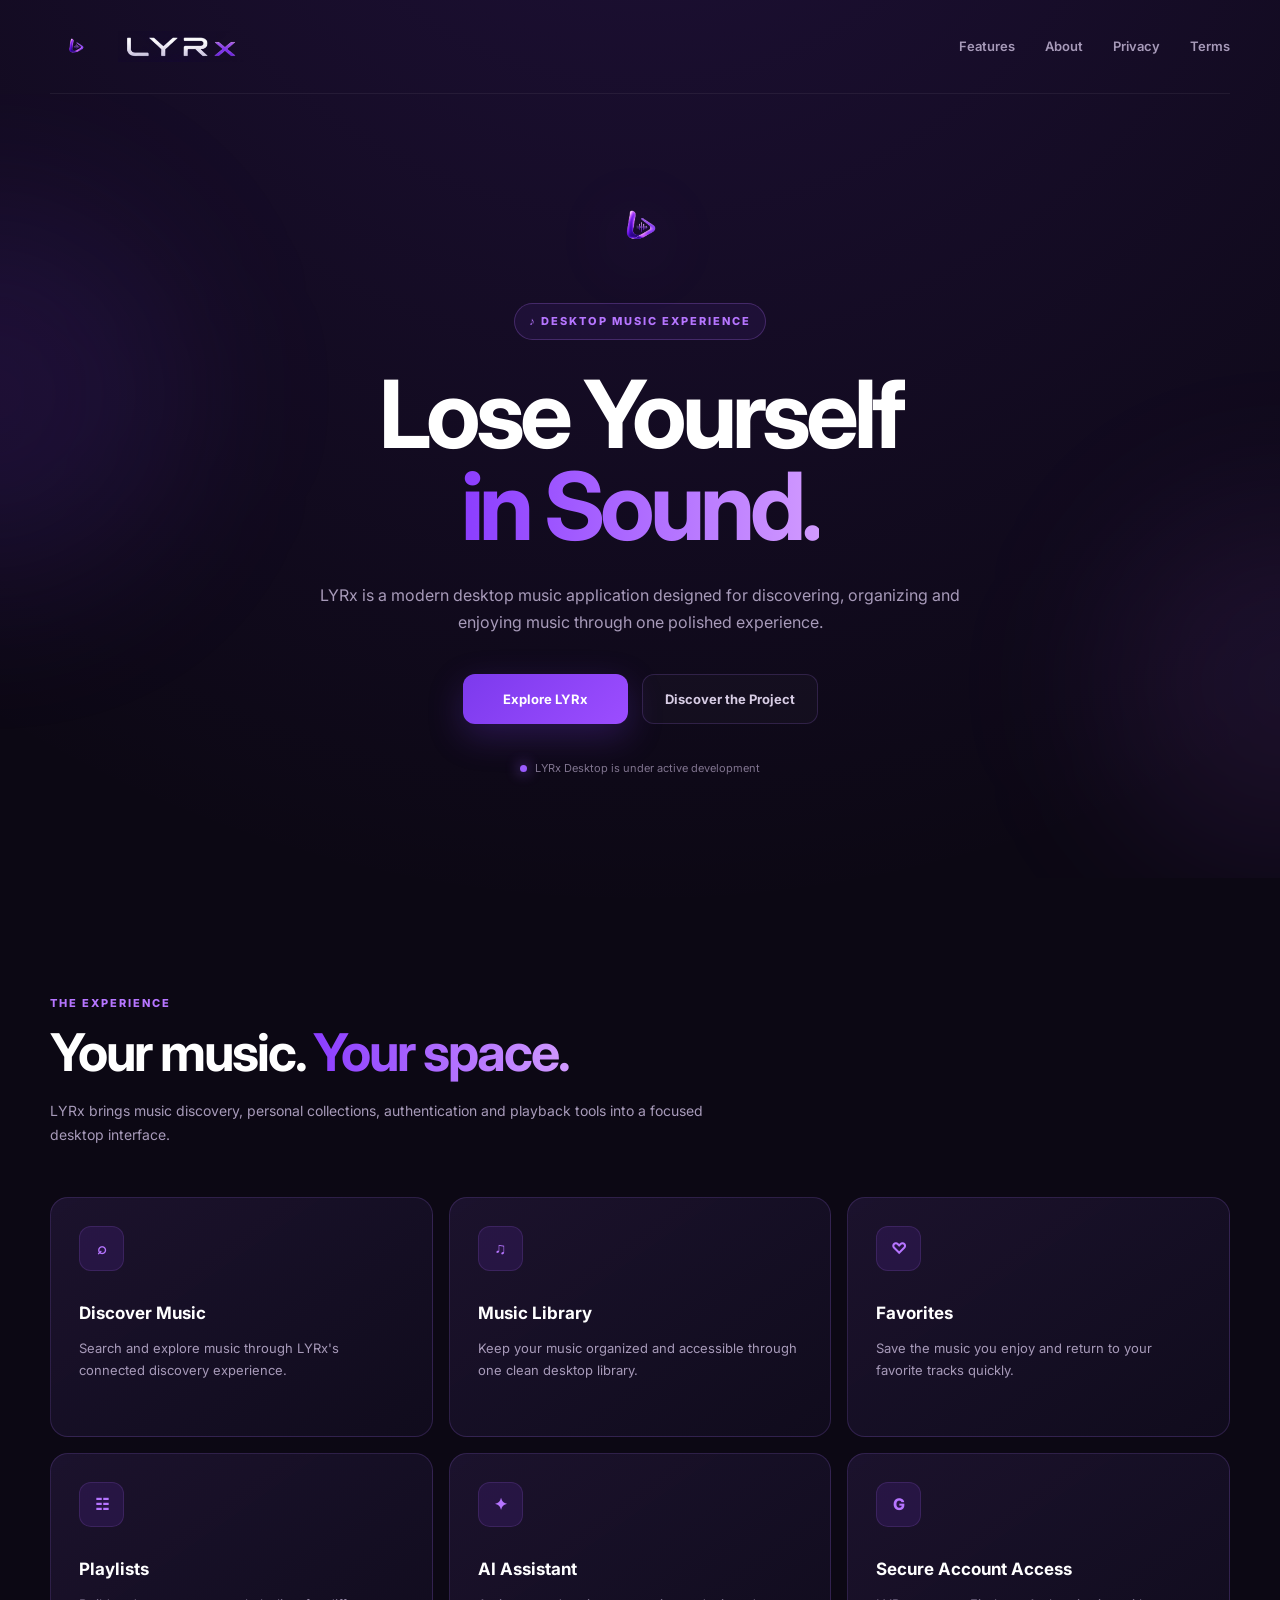
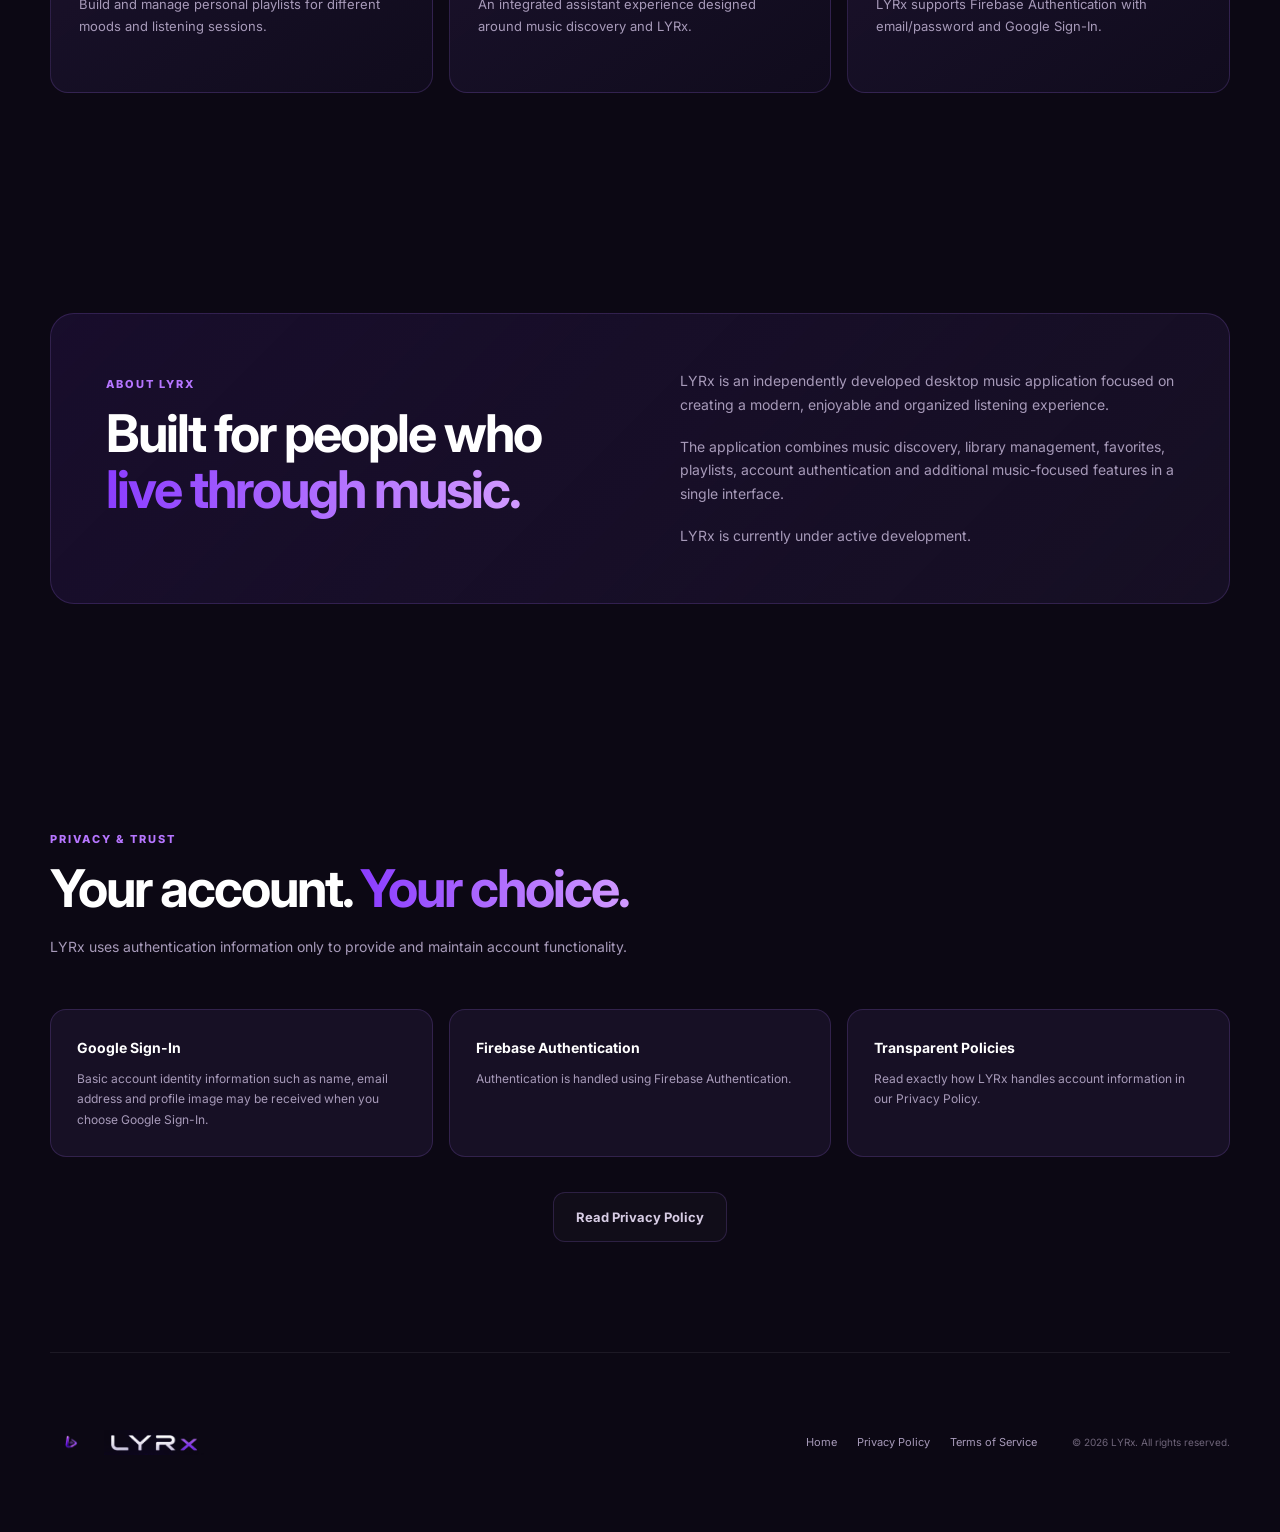
==== index.html @ a8be31ce "Launch official LYRx website" ====
<!DOCTYPE html>
<html lang="en">

<head>

    <meta charset="UTF-8">

    <meta
        name="viewport"
        content="width=device-width, initial-scale=1.0"
    >

    <meta
        name="description"
        content="LYRx is a modern desktop music experience for discovering, organizing and enjoying music."
    >

    <title>
        LYRx — Lose Yourself in Sound
    </title>

    <link
        rel="stylesheet"
        href="./style.css"
    >

</head>

<body>


<!-- ===================================================== -->
<!-- NAVBAR -->
<!-- ===================================================== -->

<nav class="navbar">

    <a
        href="./index.html"
        class="brand"
    >

        <img
            class="brand-symbol"
            src="./assets/LYRx_symbol.png"
            alt="LYRx symbol"
        >

        <img
            class="brand-wordmark"
            src="./assets/LYRx_wordmark.png"
            alt="LYRx"
        >

    </a>


    <div class="nav-links">

        <a href="#features">
            Features
        </a>

        <a href="#about">
            About
        </a>

        <a href="./privacy.html">
            Privacy
        </a>

        <a href="./terms.html">
            Terms
        </a>

    </div>

</nav>


<main>


<!-- ===================================================== -->
<!-- HERO -->
<!-- ===================================================== -->

<section class="hero">

    <div class="glow glow-one"></div>

    <div class="glow glow-two"></div>


    <img
        class="hero-symbol"
        src="./assets/LYRx_symbol.png"
        alt="LYRx"
    >


    <div class="hero-badge">

        ♪ DESKTOP MUSIC EXPERIENCE

    </div>


    <h1>

        Lose Yourself

        <br>

        <span>
            in Sound.
        </span>

    </h1>


    <p class="hero-description">

        LYRx is a modern desktop music application
        designed for discovering, organizing and
        enjoying music through one polished experience.

    </p>


    <div class="hero-actions">

        <a
            href="#features"
            class="button primary"
        >
            Explore LYRx
        </a>


        <a
            href="#about"
            class="button secondary"
        >
            Discover the Project
        </a>

    </div>


    <div class="status">

        <span></span>

        LYRx Desktop is under active development

    </div>

</section>



<!-- ===================================================== -->
<!-- FEATURES -->
<!-- ===================================================== -->

<section
    id="features"
    class="section"
>

    <div class="section-heading">

        <span class="eyebrow">
            THE EXPERIENCE
        </span>


        <h2>

            Your music.

            <span>
                Your space.
            </span>

        </h2>


        <p>

            LYRx brings music discovery,
            personal collections, authentication
            and playback tools into a focused
            desktop interface.

        </p>

    </div>


    <div class="feature-grid">


        <article class="feature-card">

            <div class="feature-icon">
                ⌕
            </div>

            <h3>
                Discover Music
            </h3>

            <p>
                Search and explore music through
                LYRx's connected discovery experience.
            </p>

        </article>


        <article class="feature-card">

            <div class="feature-icon">
                ♫
            </div>

            <h3>
                Music Library
            </h3>

            <p>
                Keep your music organized and
                accessible through one clean
                desktop library.
            </p>

        </article>


        <article class="feature-card">

            <div class="feature-icon">
                ♡
            </div>

            <h3>
                Favorites
            </h3>

            <p>
                Save the music you enjoy and
                return to your favorite tracks
                quickly.
            </p>

        </article>


        <article class="feature-card">

            <div class="feature-icon">
                ☷
            </div>

            <h3>
                Playlists
            </h3>

            <p>
                Build and manage personal playlists
                for different moods and listening
                sessions.
            </p>

        </article>


        <article class="feature-card">

            <div class="feature-icon">
                ✦
            </div>

            <h3>
                AI Assistant
            </h3>

            <p>
                An integrated assistant experience
                designed around music discovery
                and LYRx.
            </p>

        </article>


        <article class="feature-card">

            <div class="feature-icon">
                G
            </div>

            <h3>
                Secure Account Access
            </h3>

            <p>
                LYRx supports Firebase Authentication
                with email/password and Google
                Sign-In.
            </p>

        </article>


    </div>

</section>



<!-- ===================================================== -->
<!-- ABOUT -->
<!-- ===================================================== -->

<section
    id="about"
    class="section"
>

    <div class="about-card">


        <div>

            <span class="eyebrow">
                ABOUT LYRx
            </span>


            <h2>

                Built for people who

                <span>
                    live through music.
                </span>

            </h2>

        </div>


        <div class="about-copy">

            <p>

                LYRx is an independently developed
                desktop music application focused
                on creating a modern, enjoyable
                and organized listening experience.

            </p>


            <p>

                The application combines music
                discovery, library management,
                favorites, playlists, account
                authentication and additional
                music-focused features in a
                single interface.

            </p>


            <p>

                LYRx is currently under
                active development.

            </p>

        </div>


    </div>

</section>



<!-- ===================================================== -->
<!-- PRIVACY -->
<!-- ===================================================== -->

<section class="section">

    <div class="section-heading">

        <span class="eyebrow">
            PRIVACY & TRUST
        </span>


        <h2>

            Your account.

            <span>
                Your choice.
            </span>

        </h2>


        <p>

            LYRx uses authentication information
            only to provide and maintain account
            functionality.

        </p>

    </div>


    <div class="trust-grid">


        <div class="trust-item">

            <strong>
                Google Sign-In
            </strong>

            <span>

                Basic account identity information
                such as name, email address and
                profile image may be received when
                you choose Google Sign-In.

            </span>

        </div>


        <div class="trust-item">

            <strong>
                Firebase Authentication
            </strong>

            <span>

                Authentication is handled using
                Firebase Authentication.

            </span>

        </div>


        <div class="trust-item">

            <strong>
                Transparent Policies
            </strong>

            <span>

                Read exactly how LYRx handles
                account information in our
                Privacy Policy.

            </span>

        </div>


    </div>


    <div class="center-action">

        <a
            href="./privacy.html"
            class="button secondary"
        >
            Read Privacy Policy
        </a>

    </div>

</section>


</main>



<!-- ===================================================== -->
<!-- FOOTER -->
<!-- ===================================================== -->

<footer>


    <a
        href="./index.html"
        class="footer-brand"
    >

        <img
            class="footer-symbol"
            src="./assets/LYRx_symbol.png"
            alt="LYRx"
        >

        <img
            class="footer-wordmark"
            src="./assets/LYRx_wordmark.png"
            alt="LYRx"
        >

    </a>


    <div class="footer-links">

        <a href="./index.html">
            Home
        </a>

        <a href="./privacy.html">
            Privacy Policy
        </a>

        <a href="./terms.html">
            Terms of Service
        </a>

    </div>


    <p class="copyright">

        © 2026 LYRx.
        All rights reserved.

    </p>


</footer>


</body>

</html>
---- style.css ----
@import url(
    'https://fonts.googleapis.com/css2?family=Inter:wght@400;500;600;700;800&display=swap'
);


:root {

    --bg:
        #0c0814;

    --panel:
        #171025;

    --purple:
        #8b3dff;

    --purple-light:
        #b675ff;

    --text:
        #ffffff;

    --muted:
        #a79ab9;

    --border:
        rgba(
            171,
            118,
            255,
            0.18
        );

    --max-width:
        1180px;

}


* {

    box-sizing:
        border-box;

    margin:
        0;

    padding:
        0;

}


html {

    scroll-behavior:
        smooth;

}


body {

    min-height:
        100vh;

    background:

        radial-gradient(
            circle at 50% -10%,
            rgba(
                124,
                58,
                237,
                0.17
            ),
            transparent 35%
        ),

        var(--bg);

    color:
        var(--text);

    font-family:
        "Inter",
        Arial,
        sans-serif;

    line-height:
        1.7;

}


a {

    color:
        inherit;

    text-decoration:
        none;

}



/* ====================================================== */
/* NAVBAR */
/* ====================================================== */

.navbar {

    width:
        min(
            calc(100% - 40px),
            var(--max-width)
        );

    min-height:
        94px;

    margin:
        auto;

    display:
        flex;

    align-items:
        center;

    justify-content:
        space-between;

    border-bottom:
        1px solid
        rgba(
            255,
            255,
            255,
            0.06
        );

}


.brand {

    display:
        flex;

    align-items:
        center;

    gap:
        16px;

}


.brand-symbol {

    width:
        52px;

    height:
        52px;

    object-fit:
        contain;

    display:
        block;

    flex-shrink:
        0;

}


.brand-wordmark {

    width:
        126px;

    height:
        42px;

    object-fit:
        contain;

    display:
        block;

}


.nav-links {

    display:
        flex;

    gap:
        30px;

    align-items:
        center;

    color:
        var(--muted);

    font-size:
        13px;

    font-weight:
        600;

}


.nav-links a {

    transition:
        0.2s ease;

}


.nav-links a:hover,
.nav-links a.active {

    color:
        var(--purple-light);

}



/* ====================================================== */
/* HERO */
/* ====================================================== */

.hero {

    min-height:
        700px;

    position:
        relative;

    overflow:
        hidden;

    padding:
        80px 20px 100px;

    display:
        flex;

    flex-direction:
        column;

    align-items:
        center;

    justify-content:
        center;

    text-align:
        center;

}


.hero-symbol {

    width:
        105px;

    height:
        105px;

    object-fit:
        contain;

    margin-bottom:
        24px;

    display:
        block;

    filter:
        drop-shadow(
            0 12px 38px
            rgba(
                139,
                61,
                255,
                0.40
            )
        );

}


.hero-badge,
.eyebrow {

    color:
        var(--purple-light);

    font-size:
        11px;

    font-weight:
        800;

    letter-spacing:
        2px;

    text-transform:
        uppercase;

}


.hero-badge {

    padding:
        8px 14px;

    margin-bottom:
        28px;

    border-radius:
        999px;

    border:
        1px solid
        rgba(
            182,
            117,
            255,
            0.25
        );

    background:
        rgba(
            139,
            61,
            255,
            0.08
        );

}


.hero h1 {

    max-width:
        900px;

    font-size:
        clamp(
            55px,
            8vw,
            94px
        );

    line-height:
        0.98;

    letter-spacing:
        -5px;

}


.hero h1 span,
.section-heading h2 span,
.about-card h2 span,
.legal-header h1 span {

    background:
        linear-gradient(
            90deg,
            #8b3dff,
            #d19aff
        );

    -webkit-background-clip:
        text;

    background-clip:
        text;

    color:
        transparent;

}


.hero-description {

    max-width:
        660px;

    margin-top:
        30px;

    color:
        var(--muted);

    font-size:
        16px;

}


.hero-actions {

    display:
        flex;

    gap:
        14px;

    margin-top:
        38px;

}


.button {

    min-width:
        165px;

    padding:
        13px 22px;

    display:
        inline-flex;

    justify-content:
        center;

    align-items:
        center;

    border-radius:
        12px;

    font-size:
        13px;

    font-weight:
        700;

    transition:
        transform 0.2s ease,
        background 0.2s ease,
        border-color 0.2s ease;

}


.button:hover {

    transform:
        translateY(-2px);

}


.button.primary {

    background:
        linear-gradient(
            135deg,
            #7c3aed,
            #9c4dff
        );

    box-shadow:
        0 12px 35px
        rgba(
            124,
            58,
            237,
            0.25
        );

}


.button.secondary {

    border:
        1px solid
        var(--border);

    background:
        rgba(
            255,
            255,
            255,
            0.025
        );

    color:
        #d7cce4;

}


.status {

    margin-top:
        35px;

    display:
        flex;

    align-items:
        center;

    gap:
        8px;

    color:
        #80748f;

    font-size:
        11px;

}


.status span {

    width:
        7px;

    height:
        7px;

    border-radius:
        50%;

    background:
        #9b5cff;

    box-shadow:
        0 0 14px
        #9b5cff;

}


.glow {

    position:
        absolute;

    border-radius:
        50%;

    filter:
        blur(80px);

    pointer-events:
        none;

}


.glow-one {

    width:
        380px;

    height:
        380px;

    left:
        -200px;

    top:
        110px;

    background:
        rgba(
            124,
            58,
            237,
            0.12
        );

}


.glow-two {

    width:
        350px;

    height:
        350px;

    right:
        -180px;

    bottom:
        20px;

    background:
        rgba(
            177,
            92,
            255,
            0.09
        );

}



/* ====================================================== */
/* SECTIONS */
/* ====================================================== */

.section {

    width:
        min(
            calc(100% - 40px),
            var(--max-width)
        );

    margin:
        auto;

    padding:
        110px 0;

}


.section-heading {

    max-width:
        670px;

    margin-bottom:
        50px;

}


.section-heading h2,
.about-card h2 {

    margin-top:
        10px;

    font-size:
        clamp(
            34px,
            5vw,
            52px
        );

    line-height:
        1.08;

    letter-spacing:
        -2px;

}


.section-heading p {

    margin-top:
        18px;

    color:
        var(--muted);

    font-size:
        14px;

}



/* ====================================================== */
/* FEATURES */
/* ====================================================== */

.feature-grid {

    display:
        grid;

    grid-template-columns:
        repeat(
            3,
            1fr
        );

    gap:
        16px;

}


.feature-card {

    min-height:
        240px;

    padding:
        28px;

    border:
        1px solid
        var(--border);

    border-radius:
        18px;

    background:
        linear-gradient(
            145deg,
            rgba(
                29,
                20,
                48,
                0.9
            ),
            rgba(
                17,
                12,
                29,
                0.95
            )
        );

    transition:
        transform 0.25s ease,
        border-color 0.25s ease;

}


.feature-card:hover {

    transform:
        translateY(-5px);

    border-color:
        rgba(
            182,
            117,
            255,
            0.4
        );

}


.feature-icon {

    width:
        45px;

    height:
        45px;

    margin-bottom:
        28px;

    display:
        grid;

    place-items:
        center;

    border-radius:
        12px;

    color:
        var(--purple-light);

    background:
        rgba(
            139,
            61,
            255,
            0.12
        );

    border:
        1px solid
        rgba(
            182,
            117,
            255,
            0.15
        );

    font-weight:
        800;

}


.feature-card h3 {

    margin-bottom:
        9px;

    font-size:
        17px;

}


.feature-card p {

    color:
        var(--muted);

    font-size:
        13px;

}



/* ====================================================== */
/* ABOUT */
/* ====================================================== */

.about-card {

    display:
        grid;

    grid-template-columns:
        1fr 1fr;

    gap:
        80px;

    padding:
        55px;

    border:
        1px solid
        var(--border);

    border-radius:
        24px;

    background:
        linear-gradient(
            135deg,
            rgba(
                124,
                58,
                237,
                0.11
            ),
            rgba(
                23,
                16,
                37,
                0.95
            )
        );

}


.about-copy {

    color:
        var(--muted);

    font-size:
        14px;

}


.about-copy p + p {

    margin-top:
        18px;

}



/* ====================================================== */
/* TRUST */
/* ====================================================== */

.trust-grid {

    display:
        grid;

    grid-template-columns:
        repeat(
            3,
            1fr
        );

    gap:
        16px;

}


.trust-item {

    padding:
        26px;

    display:
        flex;

    flex-direction:
        column;

    border:
        1px solid
        var(--border);

    border-radius:
        16px;

    background:
        var(--panel);

}


.trust-item strong {

    margin-bottom:
        9px;

    font-size:
        14px;

}


.trust-item span {

    color:
        var(--muted);

    font-size:
        12px;

}


.center-action {

    margin-top:
        35px;

    text-align:
        center;

}



/* ====================================================== */
/* LEGAL */
/* ====================================================== */

.legal-page {

    width:
        min(
            calc(100% - 40px),
            900px
        );

    margin:
        auto;

    padding:
        90px 0 120px;

}


.legal-header {

    margin-bottom:
        40px;

}


.legal-header h1 {

    margin-top:
        8px;

    font-size:
        clamp(
            42px,
            7vw,
            65px
        );

    letter-spacing:
        -3px;

    line-height:
        1.05;

}


.legal-header p {

    margin-top:
        14px;

    color:
        var(--muted);

    font-size:
        12px;

}


.legal-card {

    padding:
        50px;

    border:
        1px solid
        var(--border);

    border-radius:
        22px;

    background:
        rgba(
            23,
            16,
            37,
            0.8
        );

}


.legal-card section + section {

    margin-top:
        42px;

    padding-top:
        42px;

    border-top:
        1px solid
        rgba(
            255,
            255,
            255,
            0.06
        );

}


.legal-card h2 {

    margin-bottom:
        14px;

    font-size:
        20px;

}


.legal-card p,
.legal-card li {

    color:
        #afa3bc;

    font-size:
        14px;

}


.legal-card p + p {

    margin-top:
        14px;

}


.legal-card ul {

    margin:
        16px 0;

    padding-left:
        22px;

}



/* ====================================================== */
/* FOOTER */
/* ====================================================== */

footer {

    width:
        min(
            calc(100% - 40px),
            var(--max-width)
        );

    min-height:
        180px;

    margin:
        auto;

    display:
        flex;

    align-items:
        center;

    gap:
        35px;

    border-top:
        1px solid
        rgba(
            255,
            255,
            255,
            0.07
        );

}


.footer-brand {

    margin-right:
        auto;

    display:
        flex;

    align-items:
        center;

    gap:
        12px;

}


.footer-symbol {

    width:
        42px;

    height:
        42px;

    object-fit:
        contain;

    display:
        block;

}


.footer-wordmark {

    width:
        100px;

    height:
        32px;

    object-fit:
        contain;

    display:
        block;

}


.footer-links {

    display:
        flex;

    gap:
        20px;

    color:
        var(--muted);

    font-size:
        11px;

}


.footer-links a:hover {

    color:
        var(--purple-light);

}


.copyright {

    color:
        #6e6479;

    font-size:
        10px;

}



/* ====================================================== */
/* RESPONSIVE */
/* ====================================================== */

@media (
    max-width: 850px
) {

    .nav-links {

        display:
            none;

    }


    .feature-grid,
    .trust-grid {

        grid-template-columns:
            1fr 1fr;

    }


    .about-card {

        grid-template-columns:
            1fr;

        gap:
            30px;

    }


    footer {

        flex-direction:
            column;

        align-items:
            flex-start;

        padding:
            45px 0;

    }


    .footer-brand {

        margin-right:
            0;

    }

}


@media (
    max-width: 600px
) {

    .navbar {

        min-height:
            80px;

    }


    .brand-symbol {

        width:
            42px;

        height:
            42px;

    }


    .brand-wordmark {

        width:
            105px;

    }


    .hero {

        min-height:
            620px;

        padding:
            70px 20px 80px;

    }


    .hero-symbol {

        width:
            80px;

        height:
            80px;

    }


    .hero h1 {

        letter-spacing:
            -3px;

    }


    .hero-actions {

        width:
            100%;

        max-width:
            300px;

        flex-direction:
            column;

    }


    .button {

        width:
            100%;

    }


    .feature-grid,
    .trust-grid {

        grid-template-columns:
            1fr;

    }


    .section {

        padding:
            80px 0;

    }


    .about-card {

        padding:
            30px;

    }


    .legal-card {

        padding:
            28px 22px;

    }


    .footer-links {

        flex-direction:
            column;

        gap:
            8px;

    }

}
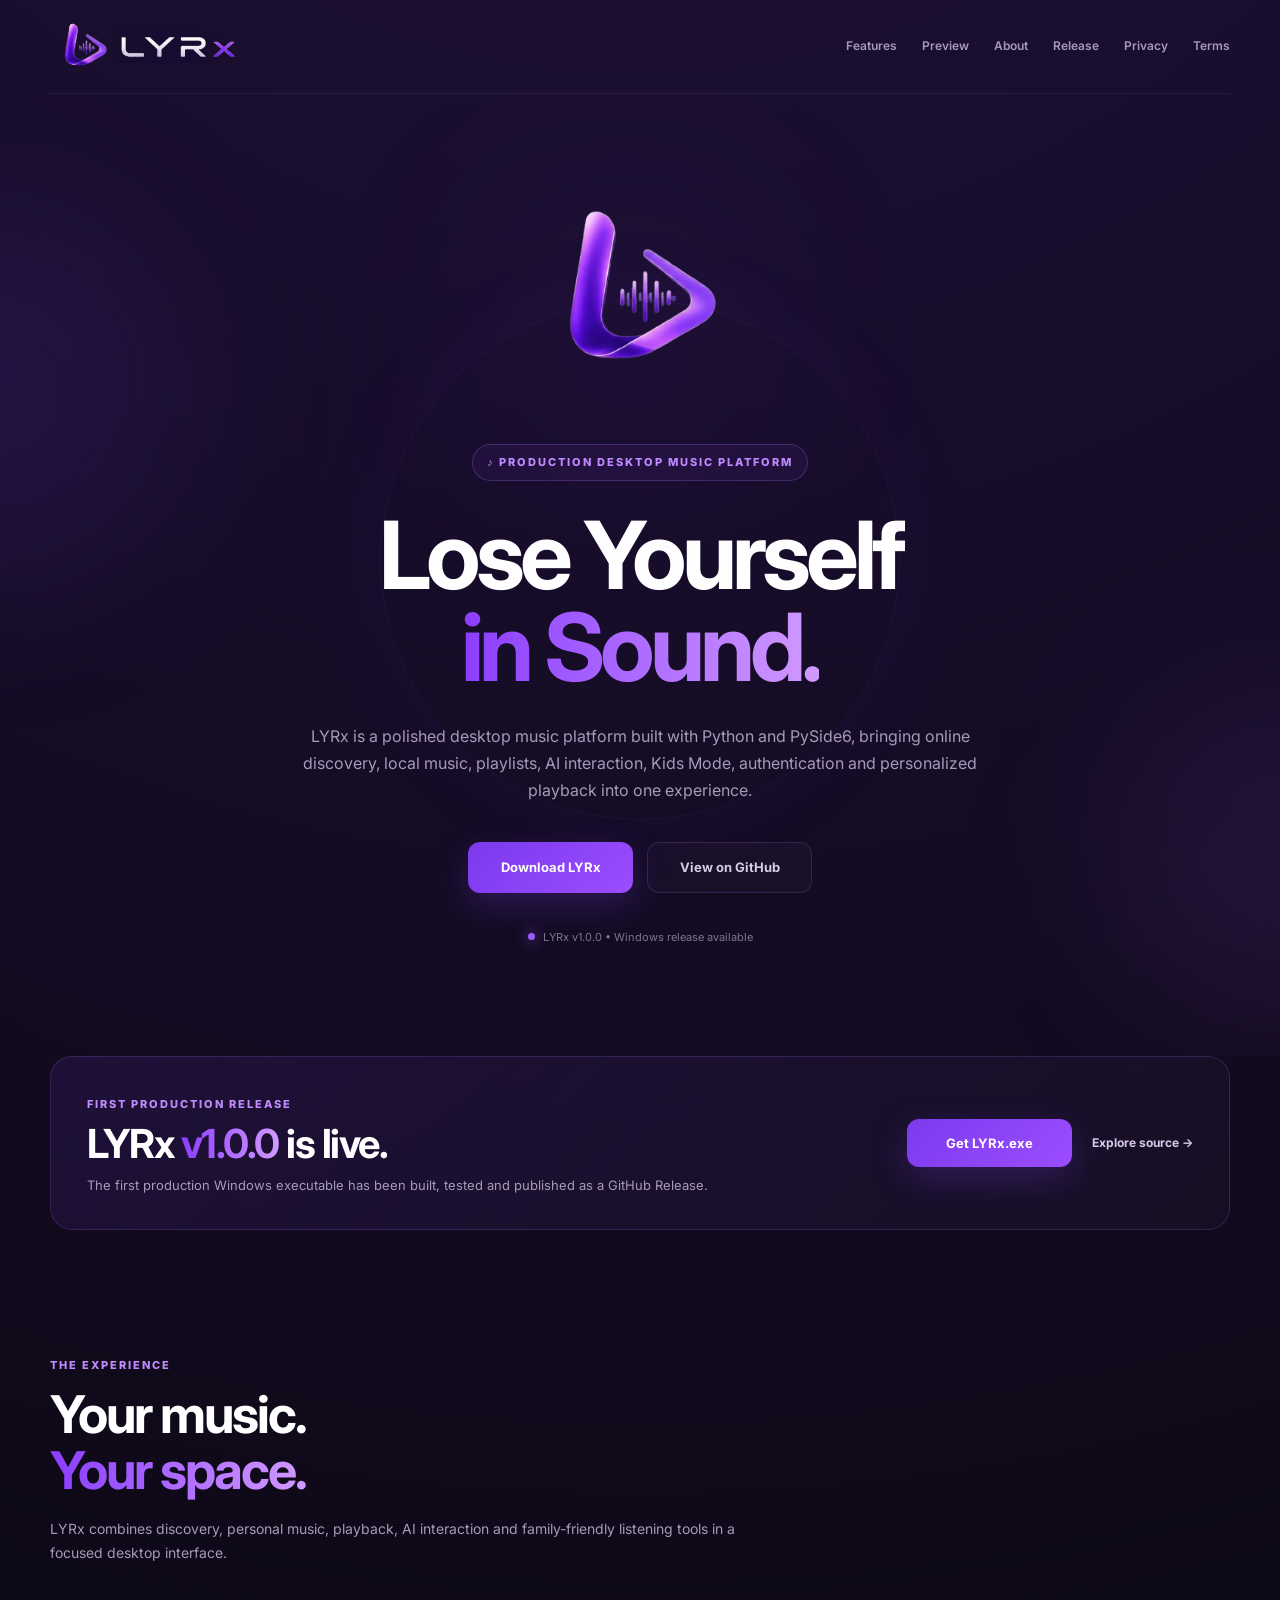
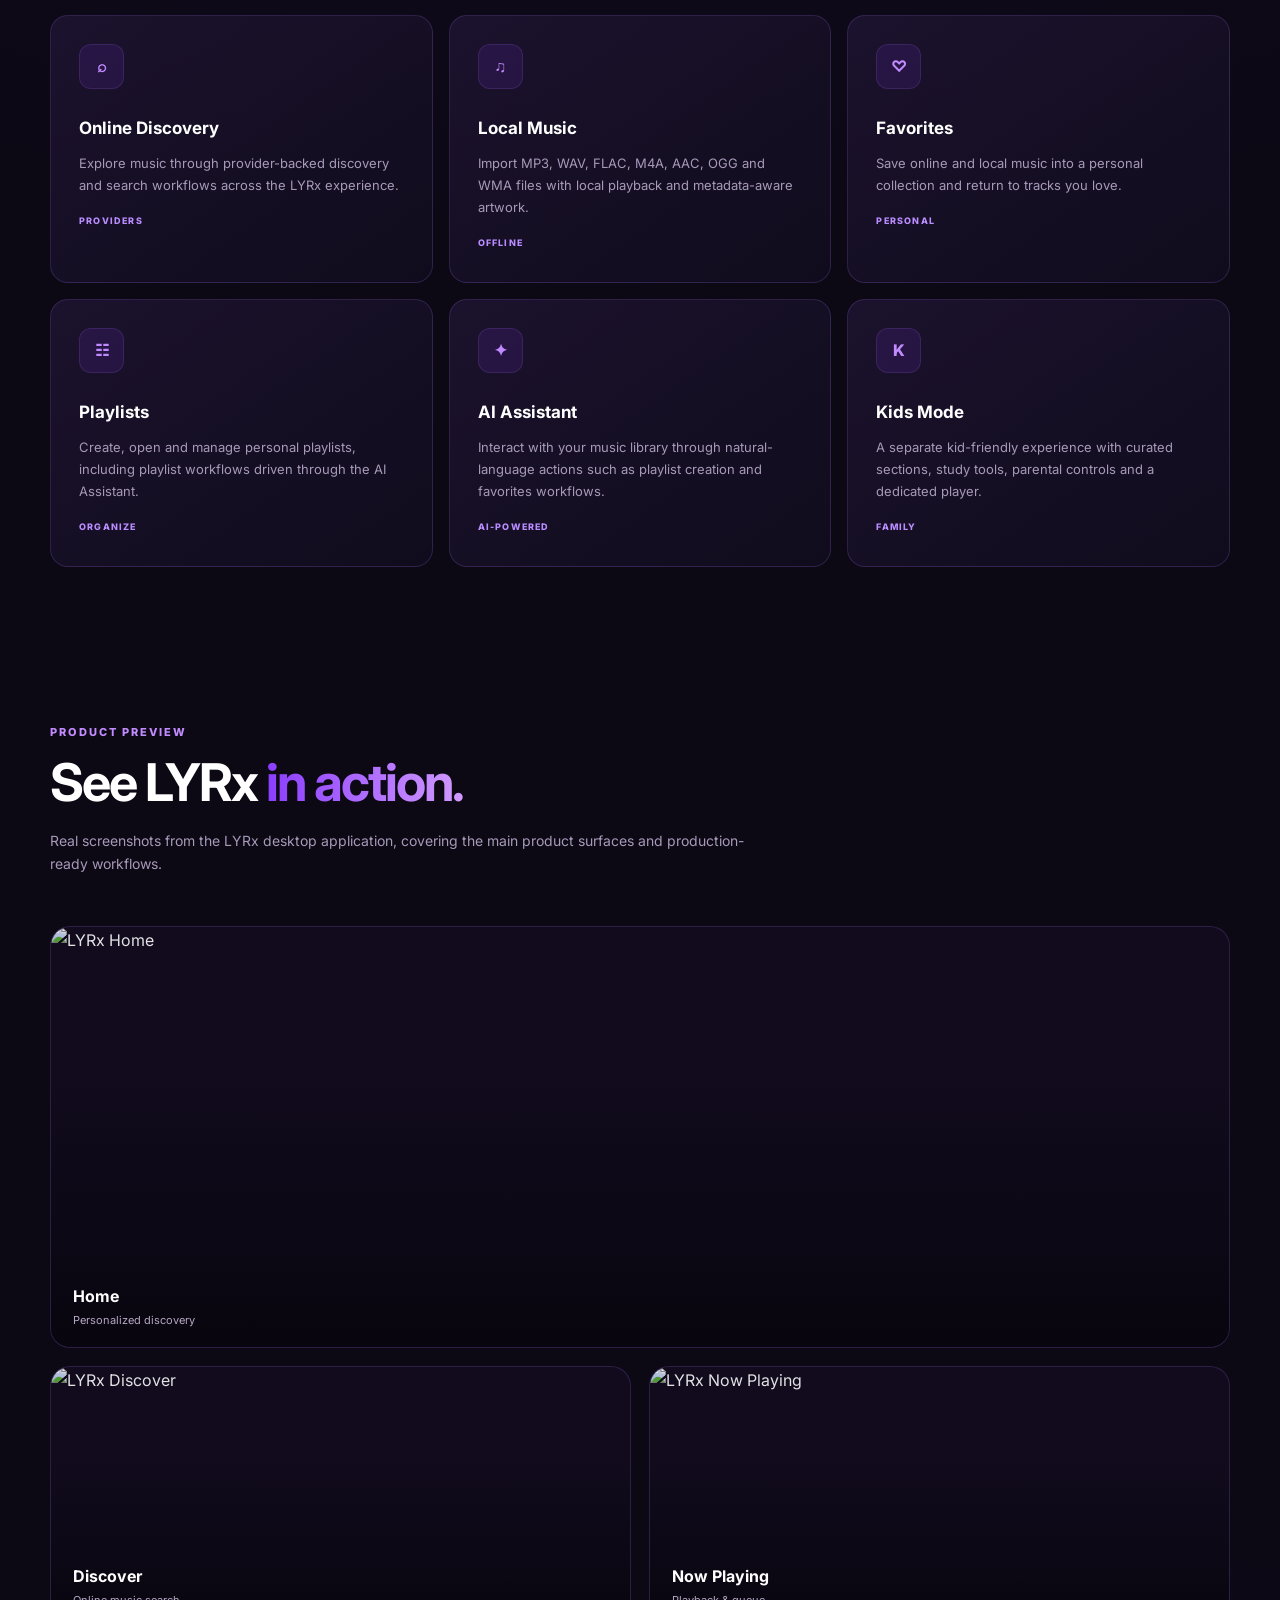
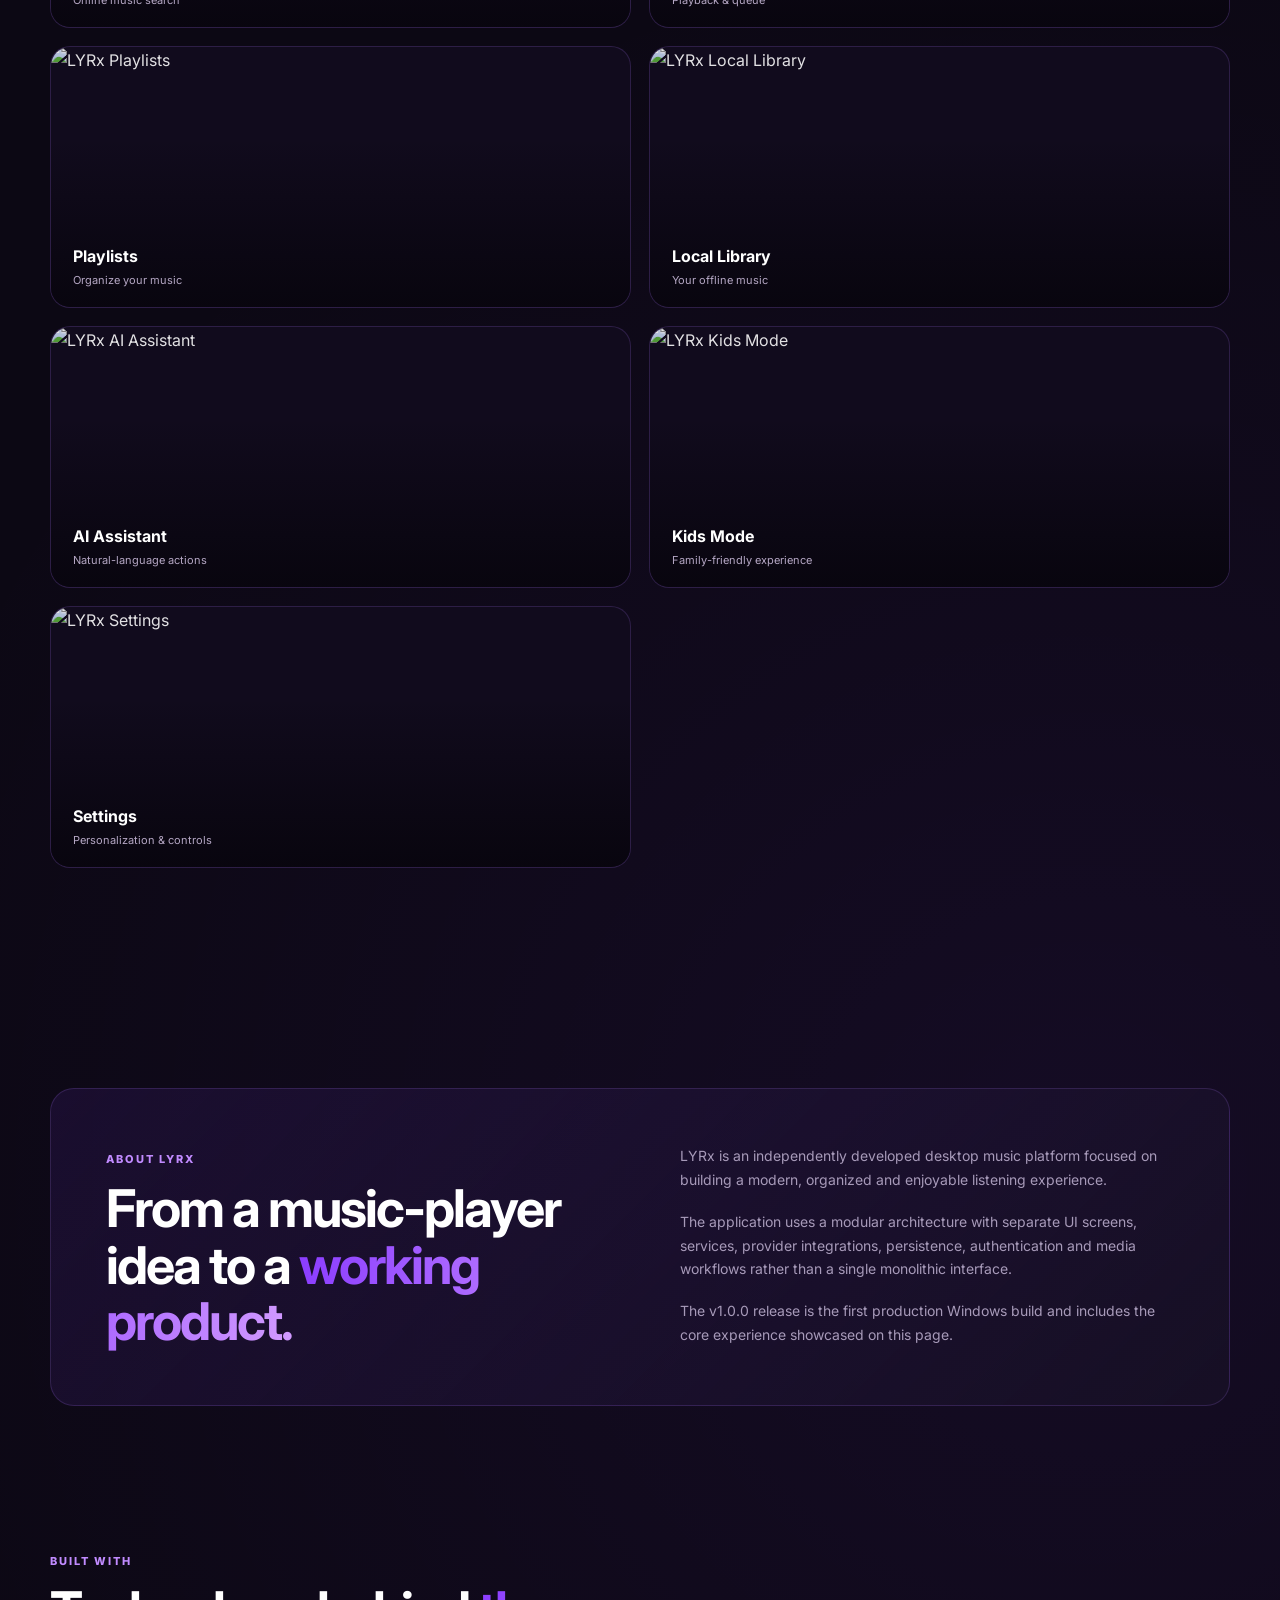
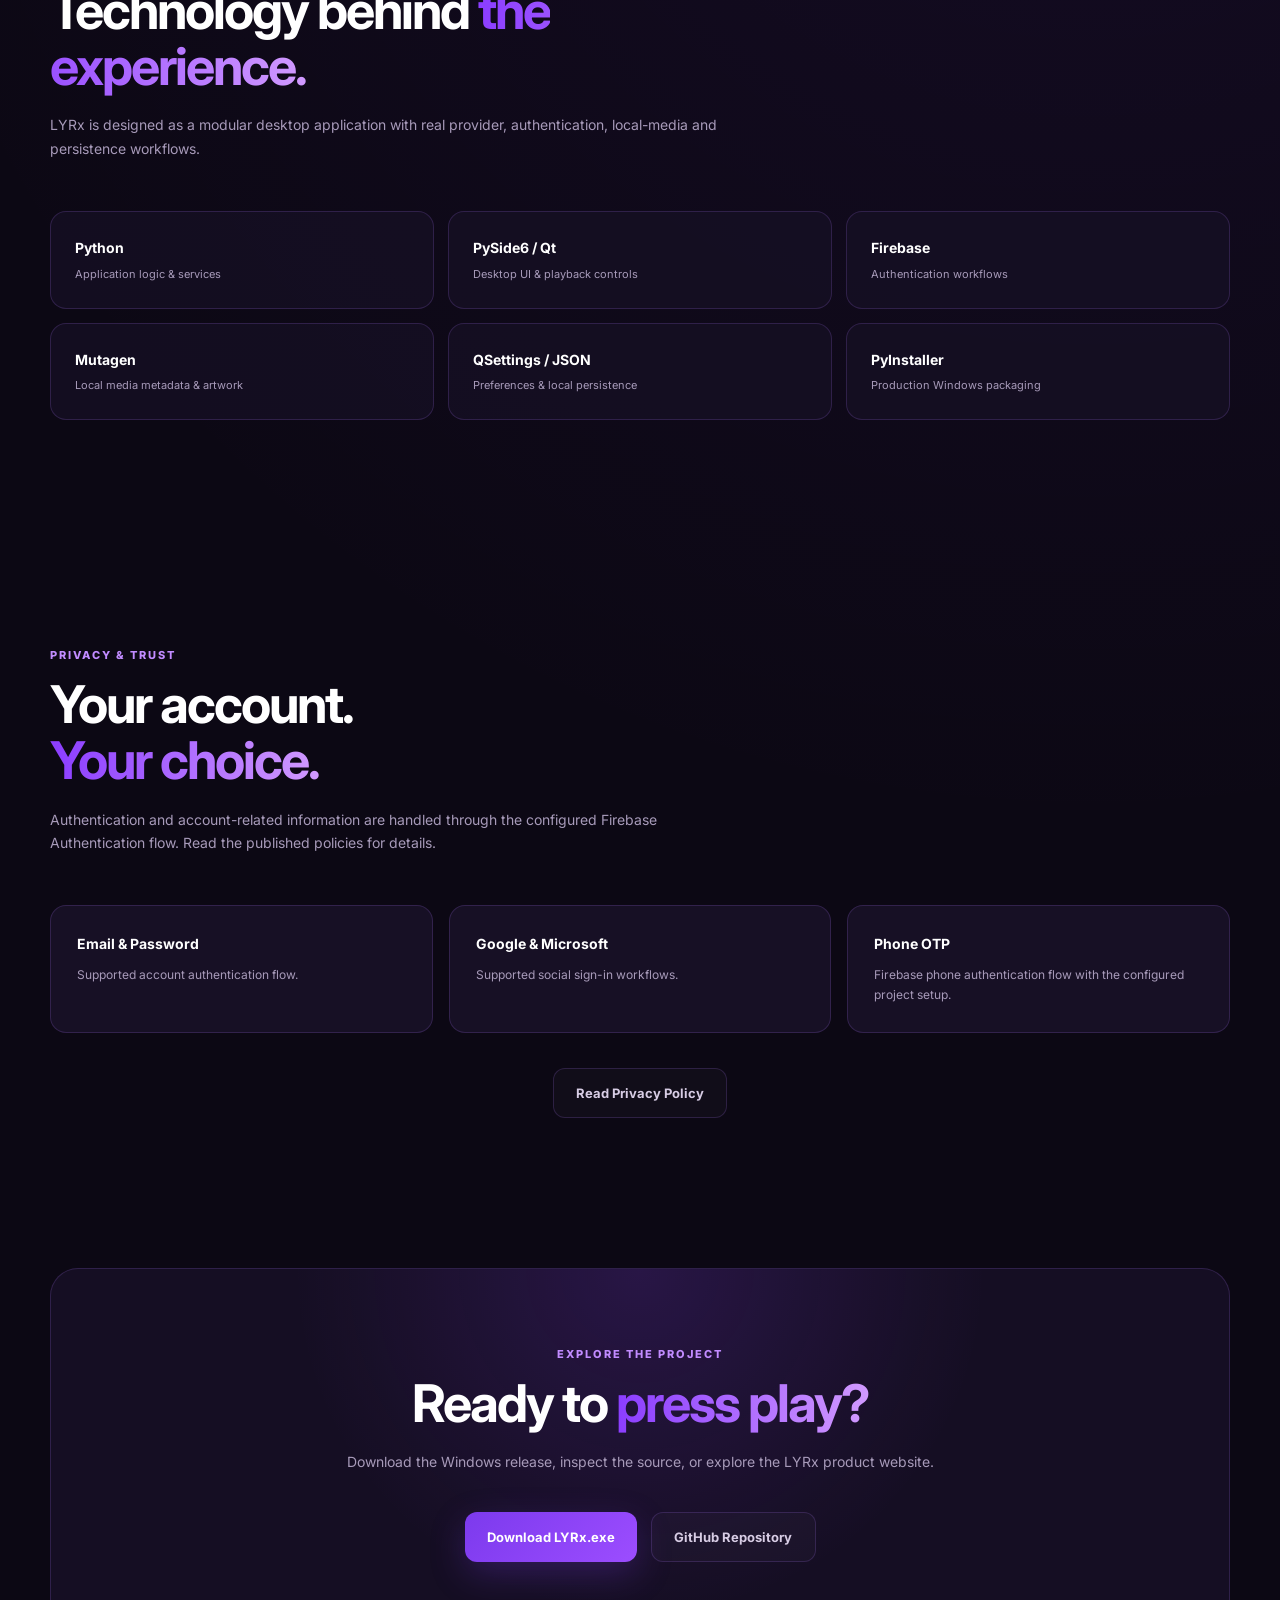
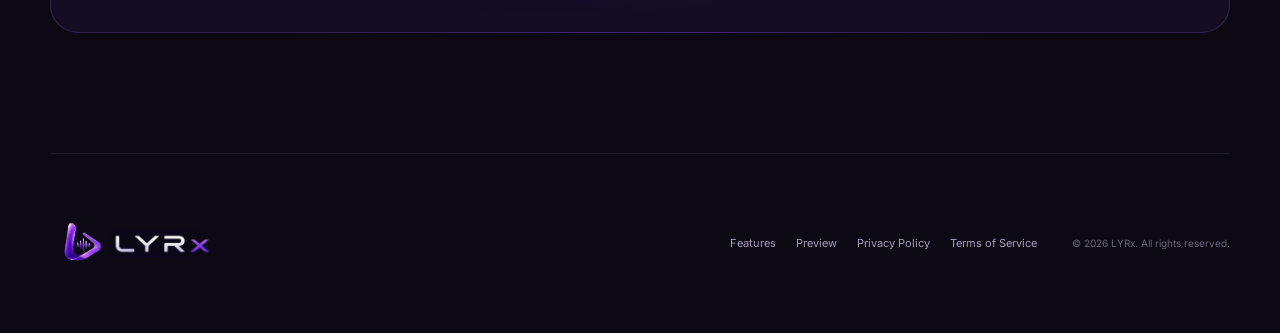
==== commit e95898c5: "feat: upgrade LYRx portfolio showcase" ====
--- a/index.html
+++ b/index.html
@@ -1,563 +1,176 @@
 <!DOCTYPE html>
 <html lang="en">
-
 <head>
-
     <meta charset="UTF-8">
-
-    <meta
-        name="viewport"
-        content="width=device-width, initial-scale=1.0"
-    >
-
-    <meta
-        name="description"
-        content="LYRx is a modern desktop music experience for discovering, organizing and enjoying music."
-    >
-
-    <title>
-        LYRx — Lose Yourself in Sound
-    </title>
-
-    <link
-        rel="stylesheet"
-        href="./style.css"
-    >
-
+    <meta name="viewport" content="width=device-width, initial-scale=1.0">
+    <meta name="description" content="LYRx is a production-ready desktop music platform for discovering, organizing and enjoying music, with local playback, playlists, AI Assistant, Kids Mode and Firebase Authentication.">
+    <meta name="theme-color" content="#0c0814">
+    <title>LYRx — Lose Yourself in Sound</title>
+    <link rel="stylesheet" href="./style.css">
 </head>
-
 <body>
 
-
-<!-- ===================================================== -->
-<!-- NAVBAR -->
-<!-- ===================================================== -->
-
 <nav class="navbar">
-
-    <a
-        href="./index.html"
-        class="brand"
-    >
-
-        <img
-            class="brand-symbol"
-            src="./assets/LYRx_symbol.png"
-            alt="LYRx symbol"
-        >
-
-        <img
-            class="brand-wordmark"
-            src="./assets/LYRx_wordmark.png"
-            alt="LYRx"
-        >
-
+    <a href="./index.html" class="brand" aria-label="LYRx home">
+        <img class="brand-symbol" src="./assets/LYRx_symbol.png" alt="LYRx symbol">
+        <img class="brand-wordmark" src="./assets/LYRx_wordmark.png" alt="LYRx">
     </a>
-
-
     <div class="nav-links">
-
-        <a href="#features">
-            Features
-        </a>
-
-        <a href="#about">
-            About
-        </a>
-
-        <a href="./privacy.html">
-            Privacy
-        </a>
-
-        <a href="./terms.html">
-            Terms
-        </a>
-
+        <a href="#features">Features</a>
+        <a href="#preview">Preview</a>
+        <a href="#about">About</a>
+        <a href="#release">Release</a>
+        <a href="./privacy.html">Privacy</a>
+        <a href="./terms.html">Terms</a>
     </div>
-
 </nav>
-
 
 <main>
 
+<section class="hero">
+    <div class="glow glow-one"></div>
+    <div class="glow glow-two"></div>
+    <div class="hero-orbit"></div>
 
-<!-- ===================================================== -->
-<!-- HERO -->
-<!-- ===================================================== -->
+    <img class="hero-symbol" src="./assets/LYRx_symbol.png" alt="LYRx">
 
-<section class="hero">
+    <div class="hero-badge">♪ PRODUCTION DESKTOP MUSIC PLATFORM</div>
 
-    <div class="glow glow-one"></div>
+    <h1>Lose Yourself<br><span>in Sound.</span></h1>
 
-    <div class="glow glow-two"></div>
+    <p class="hero-description">
+        LYRx is a polished desktop music platform built with Python and PySide6,
+        bringing online discovery, local music, playlists, AI interaction, Kids Mode,
+        authentication and personalized playback into one experience.
+    </p>
 
-
-    <img
-        class="hero-symbol"
-        src="./assets/LYRx_symbol.png"
-        alt="LYRx"
-    >
-
-
-    <div class="hero-badge">
-
-        ♪ DESKTOP MUSIC EXPERIENCE
-
+    <div class="hero-actions">
+        <a href="https://github.com/shubham-psingh-dev/SmartMusicPlayer/releases/tag/v1.0.0" class="button primary" target="_blank" rel="noopener">Download LYRx</a>
+        <a href="https://github.com/shubham-psingh-dev/SmartMusicPlayer" class="button secondary" target="_blank" rel="noopener">View on GitHub</a>
     </div>
 
+    <div class="status"><span></span> LYRx v1.0.0 • Windows release available</div>
+</section>
 
-    <h1>
+<section class="release-strip" id="release">
+    <div>
+        <span class="eyebrow">FIRST PRODUCTION RELEASE</span>
+        <h2>LYRx <span>v1.0.0</span> is live.</h2>
+        <p>The first production Windows executable has been built, tested and published as a GitHub Release.</p>
+    </div>
+    <div class="release-actions">
+        <a class="button primary" href="https://github.com/shubham-psingh-dev/SmartMusicPlayer/releases/tag/v1.0.0" target="_blank" rel="noopener">Get LYRx.exe</a>
+        <a class="text-link" href="https://github.com/shubham-psingh-dev/SmartMusicPlayer" target="_blank" rel="noopener">Explore source →</a>
+    </div>
+</section>
 
-        Lose Yourself
-
-        <br>
-
-        <span>
-            in Sound.
-        </span>
-
-    </h1>
-
-
-    <p class="hero-description">
-
-        LYRx is a modern desktop music application
-        designed for discovering, organizing and
-        enjoying music through one polished experience.
-
-    </p>
-
-
-    <div class="hero-actions">
-
-        <a
-            href="#features"
-            class="button primary"
-        >
-            Explore LYRx
-        </a>
-
-
-        <a
-            href="#about"
-            class="button secondary"
-        >
-            Discover the Project
-        </a>
-
+<section id="features" class="section">
+    <div class="section-heading">
+        <span class="eyebrow">THE EXPERIENCE</span>
+        <h2>Your music.<br><span>Your space.</span></h2>
+        <p>LYRx combines discovery, personal music, playback, AI interaction and family-friendly listening tools in a focused desktop interface.</p>
     </div>
 
+    <div class="feature-grid">
+        <article class="feature-card"><div class="feature-icon">⌕</div><h3>Online Discovery</h3><p>Explore music through provider-backed discovery and search workflows across the LYRx experience.</p><span class="feature-tag">Providers</span></article>
+        <article class="feature-card"><div class="feature-icon">♫</div><h3>Local Music</h3><p>Import MP3, WAV, FLAC, M4A, AAC, OGG and WMA files with local playback and metadata-aware artwork.</p><span class="feature-tag">Offline</span></article>
+        <article class="feature-card"><div class="feature-icon">♡</div><h3>Favorites</h3><p>Save online and local music into a personal collection and return to tracks you love.</p><span class="feature-tag">Personal</span></article>
+        <article class="feature-card"><div class="feature-icon">☷</div><h3>Playlists</h3><p>Create, open and manage personal playlists, including playlist workflows driven through the AI Assistant.</p><span class="feature-tag">Organize</span></article>
+        <article class="feature-card"><div class="feature-icon">✦</div><h3>AI Assistant</h3><p>Interact with your music library through natural-language actions such as playlist creation and favorites workflows.</p><span class="feature-tag">AI-powered</span></article>
+        <article class="feature-card"><div class="feature-icon">K</div><h3>Kids Mode</h3><p>A separate kid-friendly experience with curated sections, study tools, parental controls and a dedicated player.</p><span class="feature-tag">Family</span></article>
+    </div>
+</section>
 
-    <div class="status">
-
-        <span></span>
-
-        LYRx Desktop is under active development
-
+<section id="preview" class="section preview-section">
+    <div class="section-heading">
+        <span class="eyebrow">PRODUCT PREVIEW</span>
+        <h2>See LYRx <span>in action.</span></h2>
+        <p>Real screenshots from the LYRx desktop application, covering the main product surfaces and production-ready workflows.</p>
     </div>
 
+    <div class="preview-grid">
+        <a class="preview-card preview-large" href="https://raw.githubusercontent.com/shubham-psingh-dev/SmartMusicPlayer/master/screenshots/01-home.png" target="_blank" rel="noopener"><img src="https://raw.githubusercontent.com/shubham-psingh-dev/SmartMusicPlayer/master/screenshots/01-home.png" alt="LYRx Home" loading="lazy"><div><strong>Home</strong><span>Personalized discovery</span></div></a>
+        <a class="preview-card" href="https://raw.githubusercontent.com/shubham-psingh-dev/SmartMusicPlayer/master/screenshots/02-discover.png" target="_blank" rel="noopener"><img src="https://raw.githubusercontent.com/shubham-psingh-dev/SmartMusicPlayer/master/screenshots/02-discover.png" alt="LYRx Discover" loading="lazy"><div><strong>Discover</strong><span>Online music search</span></div></a>
+        <a class="preview-card" href="https://raw.githubusercontent.com/shubham-psingh-dev/SmartMusicPlayer/master/screenshots/03-now-playing.png" target="_blank" rel="noopener"><img src="https://raw.githubusercontent.com/shubham-psingh-dev/SmartMusicPlayer/master/screenshots/03-now-playing.png" alt="LYRx Now Playing" loading="lazy"><div><strong>Now Playing</strong><span>Playback &amp; queue</span></div></a>
+        <a class="preview-card" href="https://raw.githubusercontent.com/shubham-psingh-dev/SmartMusicPlayer/master/screenshots/04-playlists.png" target="_blank" rel="noopener"><img src="https://raw.githubusercontent.com/shubham-psingh-dev/SmartMusicPlayer/master/screenshots/04-playlists.png" alt="LYRx Playlists" loading="lazy"><div><strong>Playlists</strong><span>Organize your music</span></div></a>
+        <a class="preview-card" href="https://raw.githubusercontent.com/shubham-psingh-dev/SmartMusicPlayer/master/screenshots/05-local-library.png" target="_blank" rel="noopener"><img src="https://raw.githubusercontent.com/shubham-psingh-dev/SmartMusicPlayer/master/screenshots/05-local-library.png" alt="LYRx Local Library" loading="lazy"><div><strong>Local Library</strong><span>Your offline music</span></div></a>
+        <a class="preview-card" href="https://raw.githubusercontent.com/shubham-psingh-dev/SmartMusicPlayer/master/screenshots/06-ai-assistant.png" target="_blank" rel="noopener"><img src="https://raw.githubusercontent.com/shubham-psingh-dev/SmartMusicPlayer/master/screenshots/06-ai-assistant.png" alt="LYRx AI Assistant" loading="lazy"><div><strong>AI Assistant</strong><span>Natural-language actions</span></div></a>
+        <a class="preview-card" href="https://raw.githubusercontent.com/shubham-psingh-dev/SmartMusicPlayer/master/screenshots/07-kids-mode.png" target="_blank" rel="noopener"><img src="https://raw.githubusercontent.com/shubham-psingh-dev/SmartMusicPlayer/master/screenshots/07-kids-mode.png" alt="LYRx Kids Mode" loading="lazy"><div><strong>Kids Mode</strong><span>Family-friendly experience</span></div></a>
+        <a class="preview-card" href="https://raw.githubusercontent.com/shubham-psingh-dev/SmartMusicPlayer/master/screenshots/08-settings.png" target="_blank" rel="noopener"><img src="https://raw.githubusercontent.com/shubham-psingh-dev/SmartMusicPlayer/master/screenshots/08-settings.png" alt="LYRx Settings" loading="lazy"><div><strong>Settings</strong><span>Personalization &amp; controls</span></div></a>
+    </div>
 </section>
 
-
-
-<!-- ===================================================== -->
-<!-- FEATURES -->
-<!-- ===================================================== -->
-
-<section
-    id="features"
-    class="section"
->
-
-    <div class="section-heading">
-
-        <span class="eyebrow">
-            THE EXPERIENCE
-        </span>
-
-
-        <h2>
-
-            Your music.
-
-            <span>
-                Your space.
-            </span>
-
-        </h2>
-
-
-        <p>
-
-            LYRx brings music discovery,
-            personal collections, authentication
-            and playback tools into a focused
-            desktop interface.
-
-        </p>
-
+<section id="about" class="section">
+    <div class="about-card">
+        <div>
+            <span class="eyebrow">ABOUT LYRx</span>
+            <h2>From a music-player idea to a <span>working product.</span></h2>
+        </div>
+        <div class="about-copy">
+            <p>LYRx is an independently developed desktop music platform focused on building a modern, organized and enjoyable listening experience.</p>
+            <p>The application uses a modular architecture with separate UI screens, services, provider integrations, persistence, authentication and media workflows rather than a single monolithic interface.</p>
+            <p>The v1.0.0 release is the first production Windows build and includes the core experience showcased on this page.</p>
+        </div>
     </div>
-
-
-    <div class="feature-grid">
-
-
-        <article class="feature-card">
-
-            <div class="feature-icon">
-                ⌕
-            </div>
-
-            <h3>
-                Discover Music
-            </h3>
-
-            <p>
-                Search and explore music through
-                LYRx's connected discovery experience.
-            </p>
-
-        </article>
-
-
-        <article class="feature-card">
-
-            <div class="feature-icon">
-                ♫
-            </div>
-
-            <h3>
-                Music Library
-            </h3>
-
-            <p>
-                Keep your music organized and
-                accessible through one clean
-                desktop library.
-            </p>
-
-        </article>
-
-
-        <article class="feature-card">
-
-            <div class="feature-icon">
-                ♡
-            </div>
-
-            <h3>
-                Favorites
-            </h3>
-
-            <p>
-                Save the music you enjoy and
-                return to your favorite tracks
-                quickly.
-            </p>
-
-        </article>
-
-
-        <article class="feature-card">
-
-            <div class="feature-icon">
-                ☷
-            </div>
-
-            <h3>
-                Playlists
-            </h3>
-
-            <p>
-                Build and manage personal playlists
-                for different moods and listening
-                sessions.
-            </p>
-
-        </article>
-
-
-        <article class="feature-card">
-
-            <div class="feature-icon">
-                ✦
-            </div>
-
-            <h3>
-                AI Assistant
-            </h3>
-
-            <p>
-                An integrated assistant experience
-                designed around music discovery
-                and LYRx.
-            </p>
-
-        </article>
-
-
-        <article class="feature-card">
-
-            <div class="feature-icon">
-                G
-            </div>
-
-            <h3>
-                Secure Account Access
-            </h3>
-
-            <p>
-                LYRx supports Firebase Authentication
-                with email/password and Google
-                Sign-In.
-            </p>
-
-        </article>
-
-
-    </div>
-
 </section>
 
-
-
-<!-- ===================================================== -->
-<!-- ABOUT -->
-<!-- ===================================================== -->
-
-<section
-    id="about"
-    class="section"
->
-
-    <div class="about-card">
-
-
-        <div>
-
-            <span class="eyebrow">
-                ABOUT LYRx
-            </span>
-
-
-            <h2>
-
-                Built for people who
-
-                <span>
-                    live through music.
-                </span>
-
-            </h2>
-
-        </div>
-
-
-        <div class="about-copy">
-
-            <p>
-
-                LYRx is an independently developed
-                desktop music application focused
-                on creating a modern, enjoyable
-                and organized listening experience.
-
-            </p>
-
-
-            <p>
-
-                The application combines music
-                discovery, library management,
-                favorites, playlists, account
-                authentication and additional
-                music-focused features in a
-                single interface.
-
-            </p>
-
-
-            <p>
-
-                LYRx is currently under
-                active development.
-
-            </p>
-
-        </div>
-
-
+<section class="section architecture-section">
+    <div class="section-heading">
+        <span class="eyebrow">BUILT WITH</span>
+        <h2>Technology behind <span>the experience.</span></h2>
+        <p>LYRx is designed as a modular desktop application with real provider, authentication, local-media and persistence workflows.</p>
     </div>
-
+    <div class="stack-grid">
+        <div class="stack-card"><strong>Python</strong><span>Application logic &amp; services</span></div>
+        <div class="stack-card"><strong>PySide6 / Qt</strong><span>Desktop UI &amp; playback controls</span></div>
+        <div class="stack-card"><strong>Firebase</strong><span>Authentication workflows</span></div>
+        <div class="stack-card"><strong>Mutagen</strong><span>Local media metadata &amp; artwork</span></div>
+        <div class="stack-card"><strong>QSettings / JSON</strong><span>Preferences &amp; local persistence</span></div>
+        <div class="stack-card"><strong>PyInstaller</strong><span>Production Windows packaging</span></div>
+    </div>
 </section>
 
-
-
-<!-- ===================================================== -->
-<!-- PRIVACY -->
-<!-- ===================================================== -->
-
-<section class="section">
-
+<section class="section trust-section">
     <div class="section-heading">
-
-        <span class="eyebrow">
-            PRIVACY & TRUST
-        </span>
-
-
-        <h2>
-
-            Your account.
-
-            <span>
-                Your choice.
-            </span>
-
-        </h2>
-
-
-        <p>
-
-            LYRx uses authentication information
-            only to provide and maintain account
-            functionality.
-
-        </p>
-
+        <span class="eyebrow">PRIVACY &amp; TRUST</span>
+        <h2>Your account.<br><span>Your choice.</span></h2>
+        <p>Authentication and account-related information are handled through the configured Firebase Authentication flow. Read the published policies for details.</p>
     </div>
-
-
     <div class="trust-grid">
-
-
-        <div class="trust-item">
-
-            <strong>
-                Google Sign-In
-            </strong>
-
-            <span>
-
-                Basic account identity information
-                such as name, email address and
-                profile image may be received when
-                you choose Google Sign-In.
-
-            </span>
-
-        </div>
-
-
-        <div class="trust-item">
-
-            <strong>
-                Firebase Authentication
-            </strong>
-
-            <span>
-
-                Authentication is handled using
-                Firebase Authentication.
-
-            </span>
-
-        </div>
-
-
-        <div class="trust-item">
-
-            <strong>
-                Transparent Policies
-            </strong>
-
-            <span>
-
-                Read exactly how LYRx handles
-                account information in our
-                Privacy Policy.
-
-            </span>
-
-        </div>
-
-
+        <div class="trust-item"><strong>Email &amp; Password</strong><span>Supported account authentication flow.</span></div>
+        <div class="trust-item"><strong>Google &amp; Microsoft</strong><span>Supported social sign-in workflows.</span></div>
+        <div class="trust-item"><strong>Phone OTP</strong><span>Firebase phone authentication flow with the configured project setup.</span></div>
     </div>
-
-
-    <div class="center-action">
-
-        <a
-            href="./privacy.html"
-            class="button secondary"
-        >
-            Read Privacy Policy
-        </a>
-
-    </div>
-
+    <div class="center-action"><a href="./privacy.html" class="button secondary">Read Privacy Policy</a></div>
 </section>
 
+<section class="section final-cta">
+    <div class="final-cta-card">
+        <span class="eyebrow">EXPLORE THE PROJECT</span>
+        <h2>Ready to <span>press play?</span></h2>
+        <p>Download the Windows release, inspect the source, or explore the LYRx product website.</p>
+        <div class="hero-actions">
+            <a href="https://github.com/shubham-psingh-dev/SmartMusicPlayer/releases/tag/v1.0.0" class="button primary" target="_blank" rel="noopener">Download LYRx.exe</a>
+            <a href="https://github.com/shubham-psingh-dev/SmartMusicPlayer" class="button secondary" target="_blank" rel="noopener">GitHub Repository</a>
+        </div>
+    </div>
+</section>
 
 </main>
 
-
-
-<!-- ===================================================== -->
-<!-- FOOTER -->
-<!-- ===================================================== -->
-
 <footer>
-
-
-    <a
-        href="./index.html"
-        class="footer-brand"
-    >
-
-        <img
-            class="footer-symbol"
-            src="./assets/LYRx_symbol.png"
-            alt="LYRx"
-        >
-
-        <img
-            class="footer-wordmark"
-            src="./assets/LYRx_wordmark.png"
-            alt="LYRx"
-        >
-
+    <a href="./index.html" class="footer-brand" aria-label="LYRx home">
+        <img class="footer-symbol" src="./assets/LYRx_symbol.png" alt="LYRx">
+        <img class="footer-wordmark" src="./assets/LYRx_wordmark.png" alt="LYRx">
     </a>
-
-
     <div class="footer-links">
-
-        <a href="./index.html">
-            Home
-        </a>
-
-        <a href="./privacy.html">
-            Privacy Policy
-        </a>
-
-        <a href="./terms.html">
-            Terms of Service
-        </a>
-
+        <a href="#features">Features</a>
+        <a href="#preview">Preview</a>
+        <a href="./privacy.html">Privacy Policy</a>
+        <a href="./terms.html">Terms of Service</a>
     </div>
-
-
-    <p class="copyright">
-
-        © 2026 LYRx.
-        All rights reserved.
-
-    </p>
-
-
+    <p class="copyright">© 2026 LYRx. All rights reserved.</p>
 </footer>
 
-
 </body>
-
-</html>+</html>
--- a/style.css
+++ b/style.css
@@ -1,1450 +1,192 @@
-@import url(
-    'https://fonts.googleapis.com/css2?family=Inter:wght@400;500;600;700;800&display=swap'
-);
-
+@import url('https://fonts.googleapis.com/css2?family=Inter:wght@400;500;600;700;800;900&display=swap');
 
 :root {
-
-    --bg:
-        #0c0814;
-
-    --panel:
-        #171025;
-
-    --purple:
-        #8b3dff;
-
-    --purple-light:
-        #b675ff;
-
-    --text:
-        #ffffff;
-
-    --muted:
-        #a79ab9;
-
-    --border:
-        rgba(
-            171,
-            118,
-            255,
-            0.18
-        );
-
-    --max-width:
-        1180px;
-
+    --bg: #0c0814;
+    --bg-2: #100a1c;
+    --panel: #171025;
+    --panel-2: #1b122c;
+    --purple: #8b3dff;
+    --purple-light: #c18bff;
+    --text: #ffffff;
+    --muted: #a79ab9;
+    --border: rgba(171, 118, 255, 0.18);
+    --max-width: 1180px;
 }
 
+* { box-sizing: border-box; margin: 0; padding: 0; }
+html { scroll-behavior: smooth; }
+body {
+    min-height: 100vh;
+    background:
+        radial-gradient(circle at 50% -10%, rgba(124, 58, 237, .19), transparent 34%),
+        radial-gradient(circle at 85% 65%, rgba(139, 61, 255, .07), transparent 28%),
+        var(--bg);
+    color: var(--text);
+    font-family: Inter, Arial, sans-serif;
+    line-height: 1.7;
+    overflow-x: hidden;
+}
+a { color: inherit; text-decoration: none; }
 
-* {
+.navbar {
+    width: min(calc(100% - 40px), var(--max-width));
+    min-height: 94px;
+    margin: auto;
+    display: flex;
+    align-items: center;
+    justify-content: space-between;
+    border-bottom: 1px solid rgba(255,255,255,.06);
+    position: relative;
+    z-index: 10;
+}
+.brand, .footer-brand { display: flex; align-items: center; gap: 0; height: 70px; }
+.brand-symbol { width: 70px; height: 70px; object-fit: contain; transform: scale(2.2); transform-origin: center; margin-right: -8px; pointer-events: none; }
+.brand-wordmark { width: 132px; height: 42px; object-fit: contain; display: block; }
+.nav-links { display: flex; align-items: center; gap: 25px; color: var(--muted); font-size: 12px; font-weight: 600; }
+.nav-links a { transition: .2s ease; }
+.nav-links a:hover { color: var(--purple-light); }
 
-    box-sizing:
-        border-box;
+.hero {
+    min-height: 760px;
+    position: relative;
+    overflow: hidden;
+    padding: 80px 20px 110px;
+    display: flex;
+    flex-direction: column;
+    align-items: center;
+    justify-content: center;
+    text-align: center;
+}
+.hero-symbol {
+    width: 240px; height: 240px; object-fit: contain; display: block;
+    transform: scale(2.25); transform-origin: center; margin-bottom: 30px;
+    filter: drop-shadow(0 18px 55px rgba(139,61,255,.45)); pointer-events: none;
+}
+.hero-badge, .eyebrow { color: var(--purple-light); font-size: 11px; font-weight: 800; letter-spacing: 2px; text-transform: uppercase; }
+.hero-badge { padding: 8px 14px; margin-bottom: 28px; border-radius: 999px; border: 1px solid rgba(182,117,255,.25); background: rgba(139,61,255,.08); }
+.hero h1 { max-width: 900px; font-size: clamp(55px,8vw,94px); line-height: .98; letter-spacing: -5px; }
+.hero h1 span, .section-heading h2 span, .about-card h2 span, .release-strip h2 span, .final-cta-card h2 span { background: linear-gradient(90deg,#8b3dff,#d19aff); -webkit-background-clip:text; background-clip:text; color:transparent; }
+.hero-description { max-width: 700px; margin-top: 30px; color: var(--muted); font-size: 16px; }
+.hero-actions { display: flex; gap: 14px; margin-top: 38px; flex-wrap: wrap; justify-content: center; }
+.button { min-width: 165px; padding: 13px 22px; display: inline-flex; justify-content: center; align-items: center; border-radius: 12px; font-size: 13px; font-weight: 700; transition: transform .2s ease, background .2s ease, border-color .2s ease, box-shadow .2s ease; }
+.button:hover { transform: translateY(-2px); }
+.button.primary { background: linear-gradient(135deg,#7c3aed,#9c4dff); box-shadow: 0 12px 35px rgba(124,58,237,.25); }
+.button.primary:hover { box-shadow: 0 16px 42px rgba(124,58,237,.38); }
+.button.secondary { border: 1px solid var(--border); background: rgba(255,255,255,.025); color: #d7cce4; }
+.button.secondary:hover { border-color: rgba(182,117,255,.45); background: rgba(139,61,255,.07); }
+.status { margin-top: 35px; display: flex; align-items: center; gap: 8px; color: #80748f; font-size: 11px; }
+.status span { width: 7px; height: 7px; border-radius: 50%; background: #9b5cff; box-shadow: 0 0 14px #9b5cff; }
+.glow { position: absolute; border-radius: 50%; filter: blur(80px); pointer-events:none; }
+.glow-one { width: 380px; height: 380px; left:-200px; top:110px; background:rgba(124,58,237,.12); }
+.glow-two { width:350px; height:350px; right:-180px; bottom:20px; background:rgba(177,92,255,.09); }
+.hero-orbit { position:absolute; width:520px; height:520px; border:1px solid rgba(164,105,255,.08); border-radius:50%; box-shadow:0 0 90px rgba(139,61,255,.06); pointer-events:none; }
 
-    margin:
-        0;
+.release-strip {
+    width: min(calc(100% - 40px), var(--max-width)); margin: 0 auto 10px; padding: 32px 36px;
+    border:1px solid var(--border); border-radius:22px; background:linear-gradient(135deg,rgba(124,58,237,.12),rgba(23,16,37,.92));
+    display:flex; align-items:center; justify-content:space-between; gap:30px;
+}
+.release-strip h2 { margin-top:6px; font-size:clamp(28px,4vw,40px); line-height:1.1; letter-spacing:-1.5px; }
+.release-strip p { margin-top:8px; color:var(--muted); font-size:13px; max-width:680px; }
+.release-actions { display:flex; align-items:center; gap:20px; flex-shrink:0; }
+.text-link { color:#d9c8eb; font-size:12px; font-weight:700; }
+.text-link:hover { color:var(--purple-light); }
 
-    padding:
-        0;
+.section { width:min(calc(100% - 40px),var(--max-width)); margin:auto; padding:110px 0; }
+.section-heading { max-width:700px; margin-bottom:50px; }
+.section-heading h2, .about-card h2, .final-cta-card h2 { margin-top:10px; font-size:clamp(34px,5vw,52px); line-height:1.08; letter-spacing:-2px; }
+.section-heading p { margin-top:18px; color:var(--muted); font-size:14px; }
 
+.feature-grid { display:grid; grid-template-columns:repeat(3,1fr); gap:16px; }
+.feature-card { min-height:250px; padding:28px; border:1px solid var(--border); border-radius:18px; background:linear-gradient(145deg,rgba(29,20,48,.9),rgba(17,12,29,.95)); transition:transform .25s ease,border-color .25s ease,box-shadow .25s ease; }
+.feature-card:hover { transform:translateY(-5px); border-color:rgba(182,117,255,.4); box-shadow:0 18px 50px rgba(0,0,0,.2); }
+.feature-icon { width:45px; height:45px; margin-bottom:25px; display:grid; place-items:center; border-radius:12px; color:var(--purple-light); background:rgba(139,61,255,.12); border:1px solid rgba(182,117,255,.15); font-weight:800; }
+.feature-card h3 { margin-bottom:9px; font-size:17px; }
+.feature-card p { color:var(--muted); font-size:13px; }
+.feature-tag { display:inline-block; margin-top:17px; color:#b98cff; font-size:9px; font-weight:800; letter-spacing:1.2px; text-transform:uppercase; }
+
+.preview-section { padding-top:40px; }
+.preview-grid { display:grid; grid-template-columns:repeat(2,1fr); gap:18px; }
+.preview-card { position:relative; min-height:260px; overflow:hidden; border:1px solid var(--border); border-radius:20px; background:#110b1d; transition:transform .3s ease,border-color .3s ease,box-shadow .3s ease; }
+.preview-card:hover { transform:translateY(-5px); border-color:rgba(182,117,255,.48); box-shadow:0 22px 65px rgba(0,0,0,.32); }
+.preview-card img { width:100%; height:100%; min-height:260px; object-fit:cover; object-position:top center; display:block; opacity:.88; transition:transform .4s ease,opacity .3s ease; }
+.preview-card:hover img { transform:scale(1.025); opacity:1; }
+.preview-card::after { content:""; position:absolute; inset:35% 0 0; background:linear-gradient(transparent,rgba(8,5,14,.96)); pointer-events:none; }
+.preview-card div { position:absolute; z-index:2; left:22px; right:22px; bottom:18px; display:flex; flex-direction:column; }
+.preview-card strong { font-size:16px; }
+.preview-card span { color:#b5a7c4; font-size:11px; }
+.preview-large { grid-column:span 2; min-height:420px; }
+.preview-large img { min-height:420px; }
+
+.about-card { display:grid; grid-template-columns:1fr 1fr; gap:80px; padding:55px; border:1px solid var(--border); border-radius:24px; background:linear-gradient(135deg,rgba(124,58,237,.11),rgba(23,16,37,.95)); }
+.about-copy { color:var(--muted); font-size:14px; }
+.about-copy p+p { margin-top:18px; }
+
+.architecture-section { padding-top:30px; }
+.stack-grid { display:grid; grid-template-columns:repeat(3,1fr); gap:14px; }
+.stack-card { padding:24px; border:1px solid var(--border); border-radius:16px; background:rgba(23,16,37,.78); display:flex; flex-direction:column; gap:5px; }
+.stack-card strong { font-size:14px; }
+.stack-card span { color:var(--muted); font-size:11px; }
+
+.trust-grid { display:grid; grid-template-columns:repeat(3,1fr); gap:16px; }
+.trust-item { padding:26px; display:flex; flex-direction:column; border:1px solid var(--border); border-radius:16px; background:var(--panel); }
+.trust-item strong { margin-bottom:9px; font-size:14px; }
+.trust-item span { color:var(--muted); font-size:12px; }
+.center-action { margin-top:35px; text-align:center; }
+
+.final-cta { padding-top:40px; padding-bottom:120px; }
+.final-cta-card { padding:70px 40px; text-align:center; border:1px solid var(--border); border-radius:28px; background:radial-gradient(circle at 50% 0,rgba(139,61,255,.16),transparent 50%),rgba(23,16,37,.9); }
+.final-cta-card p { max-width:620px; margin:18px auto 0; color:var(--muted); font-size:14px; }
+
+.legal-page { width:min(calc(100% - 40px),900px); margin:auto; padding:90px 0 120px; }
+.legal-header { margin-bottom:40px; }
+.legal-header h1 { margin-top:8px; font-size:clamp(42px,7vw,65px); letter-spacing:-3px; line-height:1.05; }
+.legal-header p { margin-top:14px; color:var(--muted); font-size:12px; }
+.legal-card { padding:50px; border:1px solid var(--border); border-radius:22px; background:rgba(23,16,37,.8); }
+.legal-card section+section { margin-top:42px; padding-top:42px; border-top:1px solid rgba(255,255,255,.06); }
+.legal-card h2 { margin-bottom:14px; font-size:20px; }
+.legal-card p,.legal-card li { color:#afa3bc; font-size:14px; }
+.legal-card p+p { margin-top:14px; }
+.legal-card ul { margin:16px 0; padding-left:22px; }
+
+footer { width:min(calc(100% - 40px),var(--max-width)); min-height:180px; margin:auto; display:flex; align-items:center; gap:35px; border-top:1px solid rgba(255,255,255,.07); }
+.footer-brand { margin-right:auto; }
+.footer-symbol { width:64px; height:64px; object-fit:contain; transform:scale(2.1); transform-origin:center; margin-right:-6px; pointer-events:none; }
+.footer-wordmark { width:108px; height:34px; object-fit:contain; }
+.footer-links { display:flex; gap:20px; color:var(--muted); font-size:11px; }
+.footer-links a:hover { color:var(--purple-light); }
+.copyright { color:#6e6479; font-size:10px; }
+
+@media (max-width:850px) {
+    .nav-links { display:none; }
+    .feature-grid,.trust-grid,.stack-grid { grid-template-columns:1fr 1fr; }
+    .about-card { grid-template-columns:1fr; gap:30px; }
+    .release-strip { flex-direction:column; align-items:flex-start; }
+    .release-actions { flex-wrap:wrap; }
+    footer { flex-direction:column; align-items:flex-start; padding:45px 0; }
+    .footer-brand { margin-right:0; }
 }
 
-
-html {
-
-    scroll-behavior:
-        smooth;
-
+@media (max-width:600px) {
+    .navbar { min-height:80px; }
+    .brand-symbol { width:54px; height:54px; transform:scale(2); }
+    .brand-wordmark { width:108px; }
+    .hero { min-height:650px; padding:60px 20px 80px; }
+    .hero-symbol { width:180px; height:180px; transform:scale(2); }
+    .hero h1 { letter-spacing:-3px; }
+    .hero-description { font-size:14px; }
+    .hero-actions { width:100%; max-width:330px; flex-direction:column; }
+    .button { width:100%; }
+    .feature-grid,.trust-grid,.stack-grid,.preview-grid { grid-template-columns:1fr; }
+    .preview-large { grid-column:span 1; min-height:280px; }
+    .preview-large img { min-height:280px; }
+    .preview-card,.preview-card img { min-height:230px; }
+    .section { padding:80px 0; }
+    .release-strip { padding:26px; }
+    .about-card { padding:30px; }
+    .final-cta-card { padding:55px 24px; }
+    .legal-card { padding:28px 22px; }
+    .footer-links { flex-direction:column; gap:8px; }
+    .footer-symbol { width:54px; height:54px; transform:scale(2); }
+    .footer-wordmark { width:100px; }
 }
-
-
-body {
-
-    min-height:
-        100vh;
-
-    background:
-
-        radial-gradient(
-            circle at 50% -10%,
-            rgba(
-                124,
-                58,
-                237,
-                0.17
-            ),
-            transparent 35%
-        ),
-
-        var(--bg);
-
-    color:
-        var(--text);
-
-    font-family:
-        "Inter",
-        Arial,
-        sans-serif;
-
-    line-height:
-        1.7;
-
-}
-
-
-a {
-
-    color:
-        inherit;
-
-    text-decoration:
-        none;
-
-}
-
-
-
-/* ====================================================== */
-/* NAVBAR */
-/* ====================================================== */
-
-.navbar {
-
-    width:
-        min(
-            calc(100% - 40px),
-            var(--max-width)
-        );
-
-    min-height:
-        94px;
-
-    margin:
-        auto;
-
-    display:
-        flex;
-
-    align-items:
-        center;
-
-    justify-content:
-        space-between;
-
-    border-bottom:
-        1px solid
-        rgba(
-            255,
-            255,
-            255,
-            0.06
-        );
-
-}
-
-
-.brand {
-
-    display:
-        flex;
-
-    align-items:
-        center;
-
-    gap:
-        16px;
-
-}
-
-
-.brand-symbol {
-
-    width:
-        52px;
-
-    height:
-        52px;
-
-    object-fit:
-        contain;
-
-    display:
-        block;
-
-    flex-shrink:
-        0;
-
-}
-
-
-.brand-wordmark {
-
-    width:
-        126px;
-
-    height:
-        42px;
-
-    object-fit:
-        contain;
-
-    display:
-        block;
-
-}
-
-
-.nav-links {
-
-    display:
-        flex;
-
-    gap:
-        30px;
-
-    align-items:
-        center;
-
-    color:
-        var(--muted);
-
-    font-size:
-        13px;
-
-    font-weight:
-        600;
-
-}
-
-
-.nav-links a {
-
-    transition:
-        0.2s ease;
-
-}
-
-
-.nav-links a:hover,
-.nav-links a.active {
-
-    color:
-        var(--purple-light);
-
-}
-
-
-
-/* ====================================================== */
-/* HERO */
-/* ====================================================== */
-
-.hero {
-
-    min-height:
-        700px;
-
-    position:
-        relative;
-
-    overflow:
-        hidden;
-
-    padding:
-        80px 20px 100px;
-
-    display:
-        flex;
-
-    flex-direction:
-        column;
-
-    align-items:
-        center;
-
-    justify-content:
-        center;
-
-    text-align:
-        center;
-
-}
-
-
-.hero-symbol {
-
-    width:
-        105px;
-
-    height:
-        105px;
-
-    object-fit:
-        contain;
-
-    margin-bottom:
-        24px;
-
-    display:
-        block;
-
-    filter:
-        drop-shadow(
-            0 12px 38px
-            rgba(
-                139,
-                61,
-                255,
-                0.40
-            )
-        );
-
-}
-
-
-.hero-badge,
-.eyebrow {
-
-    color:
-        var(--purple-light);
-
-    font-size:
-        11px;
-
-    font-weight:
-        800;
-
-    letter-spacing:
-        2px;
-
-    text-transform:
-        uppercase;
-
-}
-
-
-.hero-badge {
-
-    padding:
-        8px 14px;
-
-    margin-bottom:
-        28px;
-
-    border-radius:
-        999px;
-
-    border:
-        1px solid
-        rgba(
-            182,
-            117,
-            255,
-            0.25
-        );
-
-    background:
-        rgba(
-            139,
-            61,
-            255,
-            0.08
-        );
-
-}
-
-
-.hero h1 {
-
-    max-width:
-        900px;
-
-    font-size:
-        clamp(
-            55px,
-            8vw,
-            94px
-        );
-
-    line-height:
-        0.98;
-
-    letter-spacing:
-        -5px;
-
-}
-
-
-.hero h1 span,
-.section-heading h2 span,
-.about-card h2 span,
-.legal-header h1 span {
-
-    background:
-        linear-gradient(
-            90deg,
-            #8b3dff,
-            #d19aff
-        );
-
-    -webkit-background-clip:
-        text;
-
-    background-clip:
-        text;
-
-    color:
-        transparent;
-
-}
-
-
-.hero-description {
-
-    max-width:
-        660px;
-
-    margin-top:
-        30px;
-
-    color:
-        var(--muted);
-
-    font-size:
-        16px;
-
-}
-
-
-.hero-actions {
-
-    display:
-        flex;
-
-    gap:
-        14px;
-
-    margin-top:
-        38px;
-
-}
-
-
-.button {
-
-    min-width:
-        165px;
-
-    padding:
-        13px 22px;
-
-    display:
-        inline-flex;
-
-    justify-content:
-        center;
-
-    align-items:
-        center;
-
-    border-radius:
-        12px;
-
-    font-size:
-        13px;
-
-    font-weight:
-        700;
-
-    transition:
-        transform 0.2s ease,
-        background 0.2s ease,
-        border-color 0.2s ease;
-
-}
-
-
-.button:hover {
-
-    transform:
-        translateY(-2px);
-
-}
-
-
-.button.primary {
-
-    background:
-        linear-gradient(
-            135deg,
-            #7c3aed,
-            #9c4dff
-        );
-
-    box-shadow:
-        0 12px 35px
-        rgba(
-            124,
-            58,
-            237,
-            0.25
-        );
-
-}
-
-
-.button.secondary {
-
-    border:
-        1px solid
-        var(--border);
-
-    background:
-        rgba(
-            255,
-            255,
-            255,
-            0.025
-        );
-
-    color:
-        #d7cce4;
-
-}
-
-
-.status {
-
-    margin-top:
-        35px;
-
-    display:
-        flex;
-
-    align-items:
-        center;
-
-    gap:
-        8px;
-
-    color:
-        #80748f;
-
-    font-size:
-        11px;
-
-}
-
-
-.status span {
-
-    width:
-        7px;
-
-    height:
-        7px;
-
-    border-radius:
-        50%;
-
-    background:
-        #9b5cff;
-
-    box-shadow:
-        0 0 14px
-        #9b5cff;
-
-}
-
-
-.glow {
-
-    position:
-        absolute;
-
-    border-radius:
-        50%;
-
-    filter:
-        blur(80px);
-
-    pointer-events:
-        none;
-
-}
-
-
-.glow-one {
-
-    width:
-        380px;
-
-    height:
-        380px;
-
-    left:
-        -200px;
-
-    top:
-        110px;
-
-    background:
-        rgba(
-            124,
-            58,
-            237,
-            0.12
-        );
-
-}
-
-
-.glow-two {
-
-    width:
-        350px;
-
-    height:
-        350px;
-
-    right:
-        -180px;
-
-    bottom:
-        20px;
-
-    background:
-        rgba(
-            177,
-            92,
-            255,
-            0.09
-        );
-
-}
-
-
-
-/* ====================================================== */
-/* SECTIONS */
-/* ====================================================== */
-
-.section {
-
-    width:
-        min(
-            calc(100% - 40px),
-            var(--max-width)
-        );
-
-    margin:
-        auto;
-
-    padding:
-        110px 0;
-
-}
-
-
-.section-heading {
-
-    max-width:
-        670px;
-
-    margin-bottom:
-        50px;
-
-}
-
-
-.section-heading h2,
-.about-card h2 {
-
-    margin-top:
-        10px;
-
-    font-size:
-        clamp(
-            34px,
-            5vw,
-            52px
-        );
-
-    line-height:
-        1.08;
-
-    letter-spacing:
-        -2px;
-
-}
-
-
-.section-heading p {
-
-    margin-top:
-        18px;
-
-    color:
-        var(--muted);
-
-    font-size:
-        14px;
-
-}
-
-
-
-/* ====================================================== */
-/* FEATURES */
-/* ====================================================== */
-
-.feature-grid {
-
-    display:
-        grid;
-
-    grid-template-columns:
-        repeat(
-            3,
-            1fr
-        );
-
-    gap:
-        16px;
-
-}
-
-
-.feature-card {
-
-    min-height:
-        240px;
-
-    padding:
-        28px;
-
-    border:
-        1px solid
-        var(--border);
-
-    border-radius:
-        18px;
-
-    background:
-        linear-gradient(
-            145deg,
-            rgba(
-                29,
-                20,
-                48,
-                0.9
-            ),
-            rgba(
-                17,
-                12,
-                29,
-                0.95
-            )
-        );
-
-    transition:
-        transform 0.25s ease,
-        border-color 0.25s ease;
-
-}
-
-
-.feature-card:hover {
-
-    transform:
-        translateY(-5px);
-
-    border-color:
-        rgba(
-            182,
-            117,
-            255,
-            0.4
-        );
-
-}
-
-
-.feature-icon {
-
-    width:
-        45px;
-
-    height:
-        45px;
-
-    margin-bottom:
-        28px;
-
-    display:
-        grid;
-
-    place-items:
-        center;
-
-    border-radius:
-        12px;
-
-    color:
-        var(--purple-light);
-
-    background:
-        rgba(
-            139,
-            61,
-            255,
-            0.12
-        );
-
-    border:
-        1px solid
-        rgba(
-            182,
-            117,
-            255,
-            0.15
-        );
-
-    font-weight:
-        800;
-
-}
-
-
-.feature-card h3 {
-
-    margin-bottom:
-        9px;
-
-    font-size:
-        17px;
-
-}
-
-
-.feature-card p {
-
-    color:
-        var(--muted);
-
-    font-size:
-        13px;
-
-}
-
-
-
-/* ====================================================== */
-/* ABOUT */
-/* ====================================================== */
-
-.about-card {
-
-    display:
-        grid;
-
-    grid-template-columns:
-        1fr 1fr;
-
-    gap:
-        80px;
-
-    padding:
-        55px;
-
-    border:
-        1px solid
-        var(--border);
-
-    border-radius:
-        24px;
-
-    background:
-        linear-gradient(
-            135deg,
-            rgba(
-                124,
-                58,
-                237,
-                0.11
-            ),
-            rgba(
-                23,
-                16,
-                37,
-                0.95
-            )
-        );
-
-}
-
-
-.about-copy {
-
-    color:
-        var(--muted);
-
-    font-size:
-        14px;
-
-}
-
-
-.about-copy p + p {
-
-    margin-top:
-        18px;
-
-}
-
-
-
-/* ====================================================== */
-/* TRUST */
-/* ====================================================== */
-
-.trust-grid {
-
-    display:
-        grid;
-
-    grid-template-columns:
-        repeat(
-            3,
-            1fr
-        );
-
-    gap:
-        16px;
-
-}
-
-
-.trust-item {
-
-    padding:
-        26px;
-
-    display:
-        flex;
-
-    flex-direction:
-        column;
-
-    border:
-        1px solid
-        var(--border);
-
-    border-radius:
-        16px;
-
-    background:
-        var(--panel);
-
-}
-
-
-.trust-item strong {
-
-    margin-bottom:
-        9px;
-
-    font-size:
-        14px;
-
-}
-
-
-.trust-item span {
-
-    color:
-        var(--muted);
-
-    font-size:
-        12px;
-
-}
-
-
-.center-action {
-
-    margin-top:
-        35px;
-
-    text-align:
-        center;
-
-}
-
-
-
-/* ====================================================== */
-/* LEGAL */
-/* ====================================================== */
-
-.legal-page {
-
-    width:
-        min(
-            calc(100% - 40px),
-            900px
-        );
-
-    margin:
-        auto;
-
-    padding:
-        90px 0 120px;
-
-}
-
-
-.legal-header {
-
-    margin-bottom:
-        40px;
-
-}
-
-
-.legal-header h1 {
-
-    margin-top:
-        8px;
-
-    font-size:
-        clamp(
-            42px,
-            7vw,
-            65px
-        );
-
-    letter-spacing:
-        -3px;
-
-    line-height:
-        1.05;
-
-}
-
-
-.legal-header p {
-
-    margin-top:
-        14px;
-
-    color:
-        var(--muted);
-
-    font-size:
-        12px;
-
-}
-
-
-.legal-card {
-
-    padding:
-        50px;
-
-    border:
-        1px solid
-        var(--border);
-
-    border-radius:
-        22px;
-
-    background:
-        rgba(
-            23,
-            16,
-            37,
-            0.8
-        );
-
-}
-
-
-.legal-card section + section {
-
-    margin-top:
-        42px;
-
-    padding-top:
-        42px;
-
-    border-top:
-        1px solid
-        rgba(
-            255,
-            255,
-            255,
-            0.06
-        );
-
-}
-
-
-.legal-card h2 {
-
-    margin-bottom:
-        14px;
-
-    font-size:
-        20px;
-
-}
-
-
-.legal-card p,
-.legal-card li {
-
-    color:
-        #afa3bc;
-
-    font-size:
-        14px;
-
-}
-
-
-.legal-card p + p {
-
-    margin-top:
-        14px;
-
-}
-
-
-.legal-card ul {
-
-    margin:
-        16px 0;
-
-    padding-left:
-        22px;
-
-}
-
-
-
-/* ====================================================== */
-/* FOOTER */
-/* ====================================================== */
-
-footer {
-
-    width:
-        min(
-            calc(100% - 40px),
-            var(--max-width)
-        );
-
-    min-height:
-        180px;
-
-    margin:
-        auto;
-
-    display:
-        flex;
-
-    align-items:
-        center;
-
-    gap:
-        35px;
-
-    border-top:
-        1px solid
-        rgba(
-            255,
-            255,
-            255,
-            0.07
-        );
-
-}
-
-
-.footer-brand {
-
-    margin-right:
-        auto;
-
-    display:
-        flex;
-
-    align-items:
-        center;
-
-    gap:
-        12px;
-
-}
-
-
-.footer-symbol {
-
-    width:
-        42px;
-
-    height:
-        42px;
-
-    object-fit:
-        contain;
-
-    display:
-        block;
-
-}
-
-
-.footer-wordmark {
-
-    width:
-        100px;
-
-    height:
-        32px;
-
-    object-fit:
-        contain;
-
-    display:
-        block;
-
-}
-
-
-.footer-links {
-
-    display:
-        flex;
-
-    gap:
-        20px;
-
-    color:
-        var(--muted);
-
-    font-size:
-        11px;
-
-}
-
-
-.footer-links a:hover {
-
-    color:
-        var(--purple-light);
-
-}
-
-
-.copyright {
-
-    color:
-        #6e6479;
-
-    font-size:
-        10px;
-
-}
-
-
-
-/* ====================================================== */
-/* RESPONSIVE */
-/* ====================================================== */
-
-@media (
-    max-width: 850px
-) {
-
-    .nav-links {
-
-        display:
-            none;
-
-    }
-
-
-    .feature-grid,
-    .trust-grid {
-
-        grid-template-columns:
-            1fr 1fr;
-
-    }
-
-
-    .about-card {
-
-        grid-template-columns:
-            1fr;
-
-        gap:
-            30px;
-
-    }
-
-
-    footer {
-
-        flex-direction:
-            column;
-
-        align-items:
-            flex-start;
-
-        padding:
-            45px 0;
-
-    }
-
-
-    .footer-brand {
-
-        margin-right:
-            0;
-
-    }
-
-}
-
-
-@media (
-    max-width: 600px
-) {
-
-    .navbar {
-
-        min-height:
-            80px;
-
-    }
-
-
-    .brand-symbol {
-
-        width:
-            42px;
-
-        height:
-            42px;
-
-    }
-
-
-    .brand-wordmark {
-
-        width:
-            105px;
-
-    }
-
-
-    .hero {
-
-        min-height:
-            620px;
-
-        padding:
-            70px 20px 80px;
-
-    }
-
-
-    .hero-symbol {
-
-        width:
-            80px;
-
-        height:
-            80px;
-
-    }
-
-
-    .hero h1 {
-
-        letter-spacing:
-            -3px;
-
-    }
-
-
-    .hero-actions {
-
-        width:
-            100%;
-
-        max-width:
-            300px;
-
-        flex-direction:
-            column;
-
-    }
-
-
-    .button {
-
-        width:
-            100%;
-
-    }
-
-
-    .feature-grid,
-    .trust-grid {
-
-        grid-template-columns:
-            1fr;
-
-    }
-
-
-    .section {
-
-        padding:
-            80px 0;
-
-    }
-
-
-    .about-card {
-
-        padding:
-            30px;
-
-    }
-
-
-    .legal-card {
-
-        padding:
-            28px 22px;
-
-    }
-
-
-    .footer-links {
-
-        flex-direction:
-            column;
-
-        gap:
-            8px;
-
-    }
-
-}
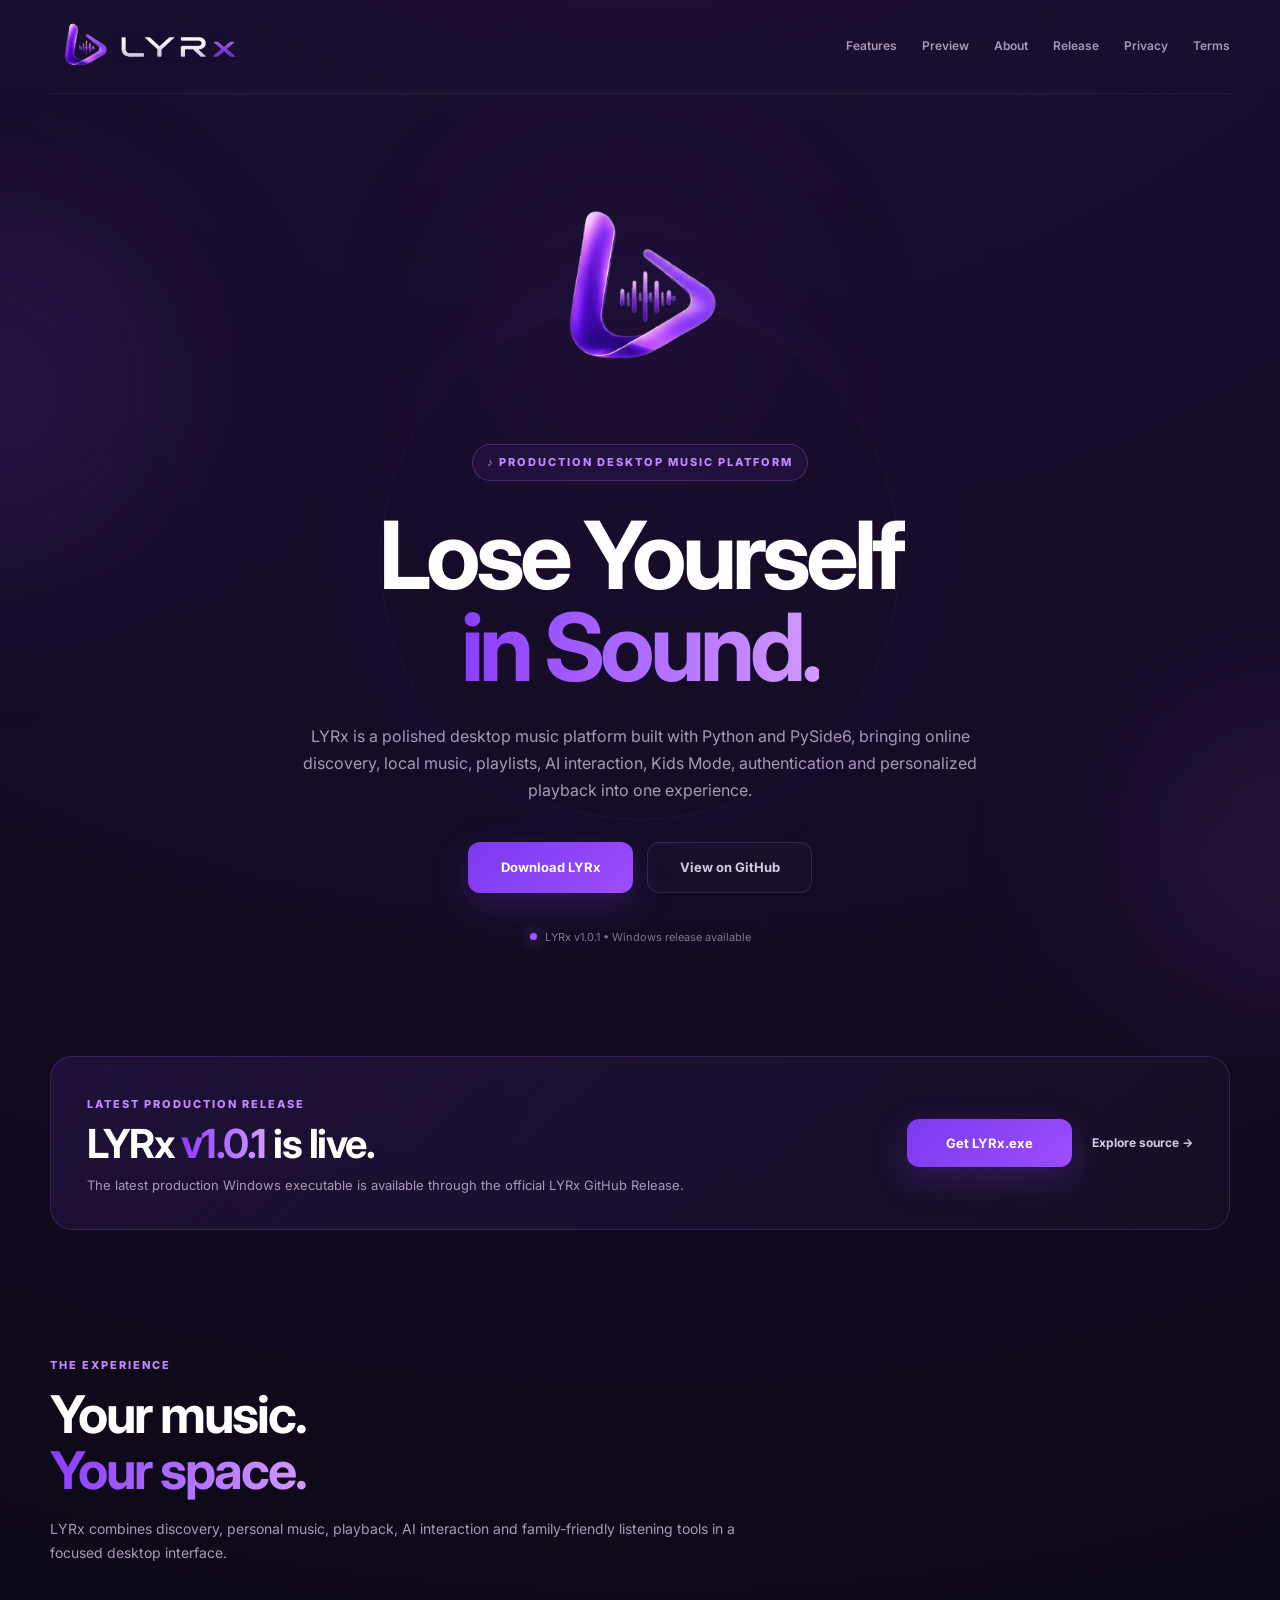
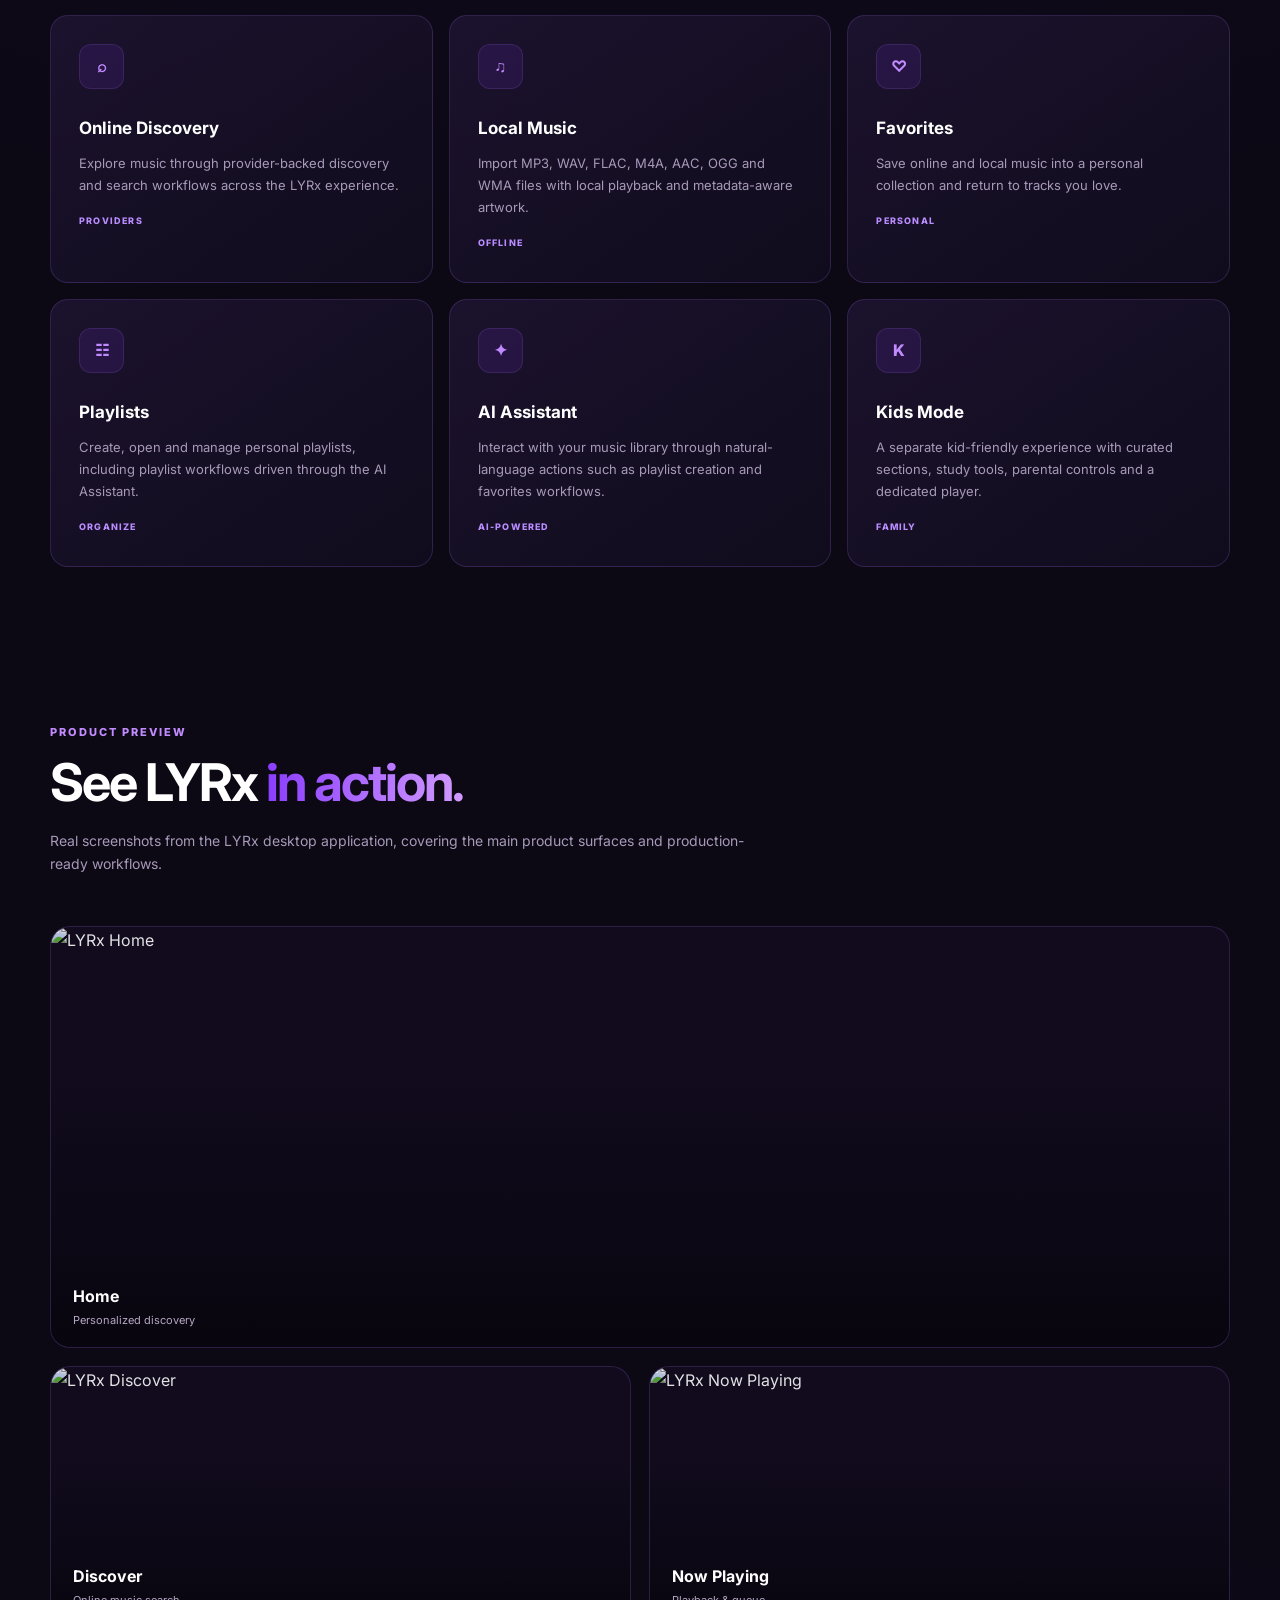
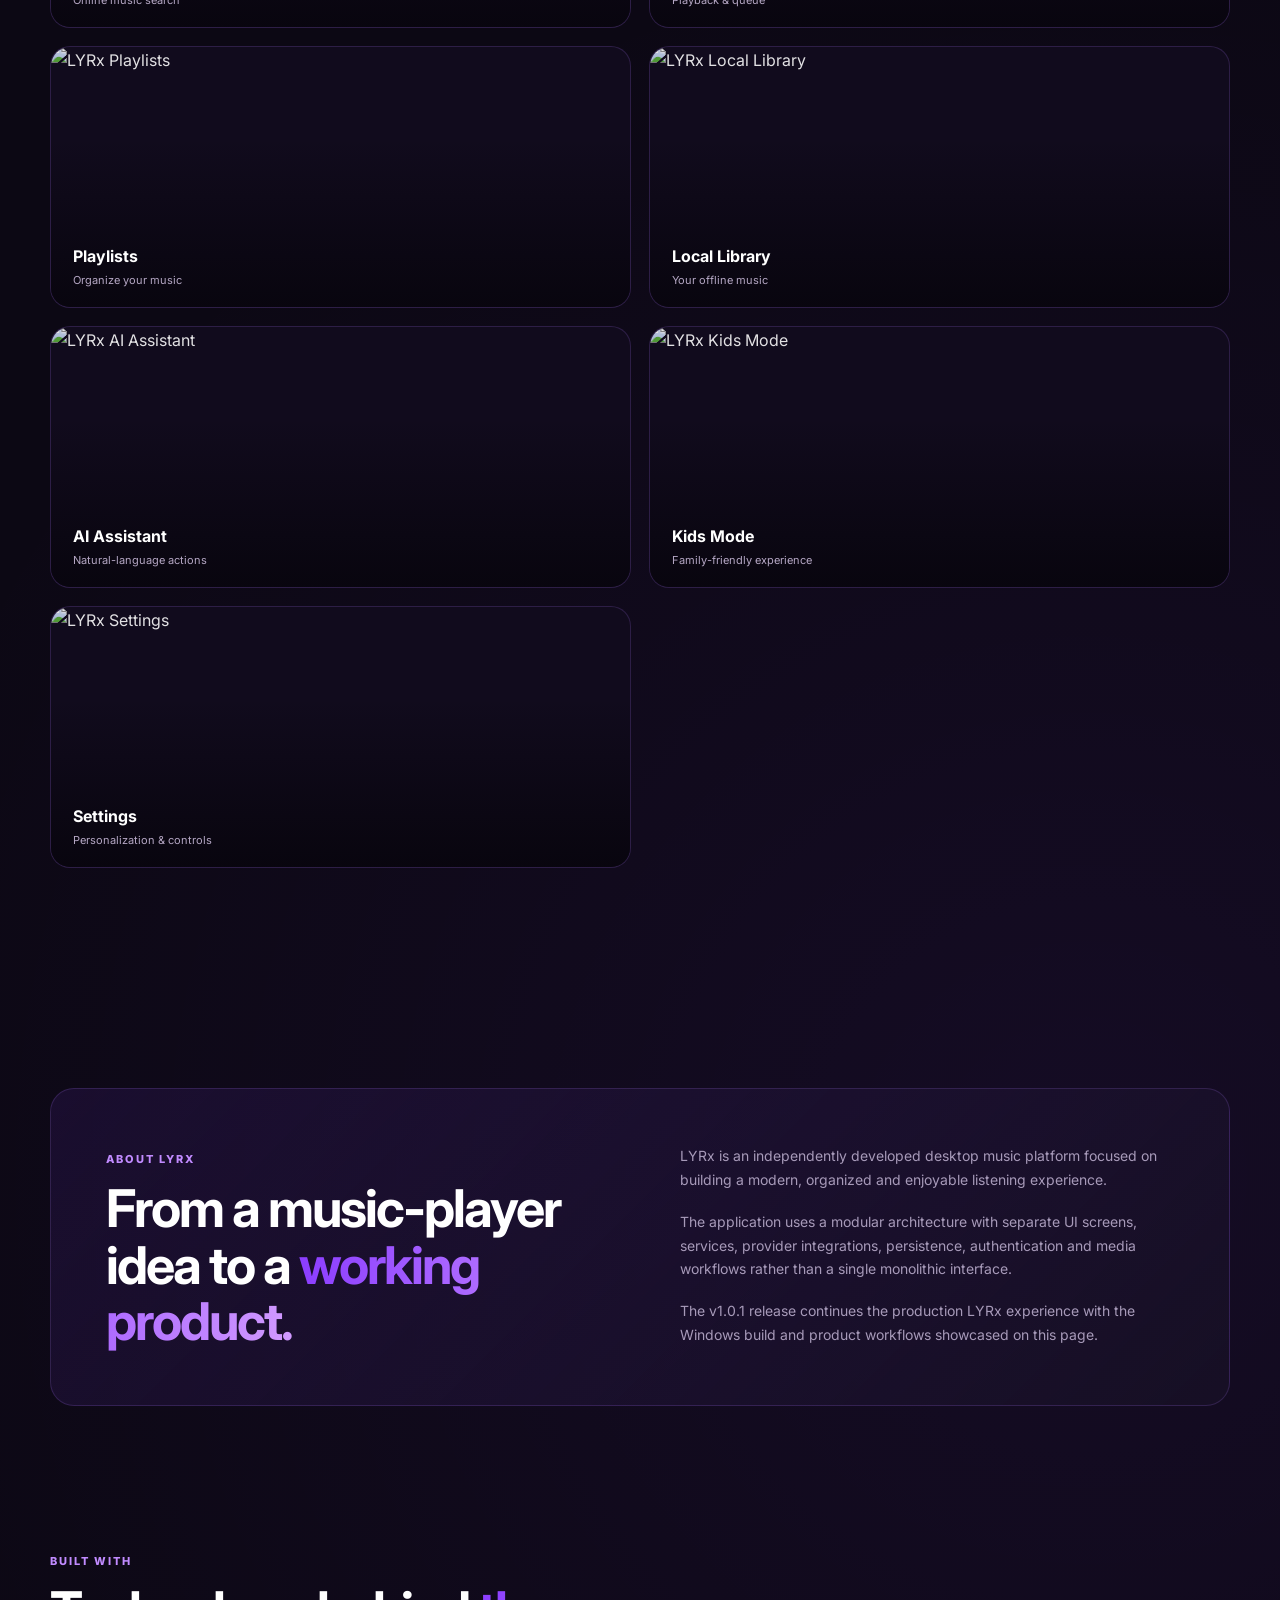
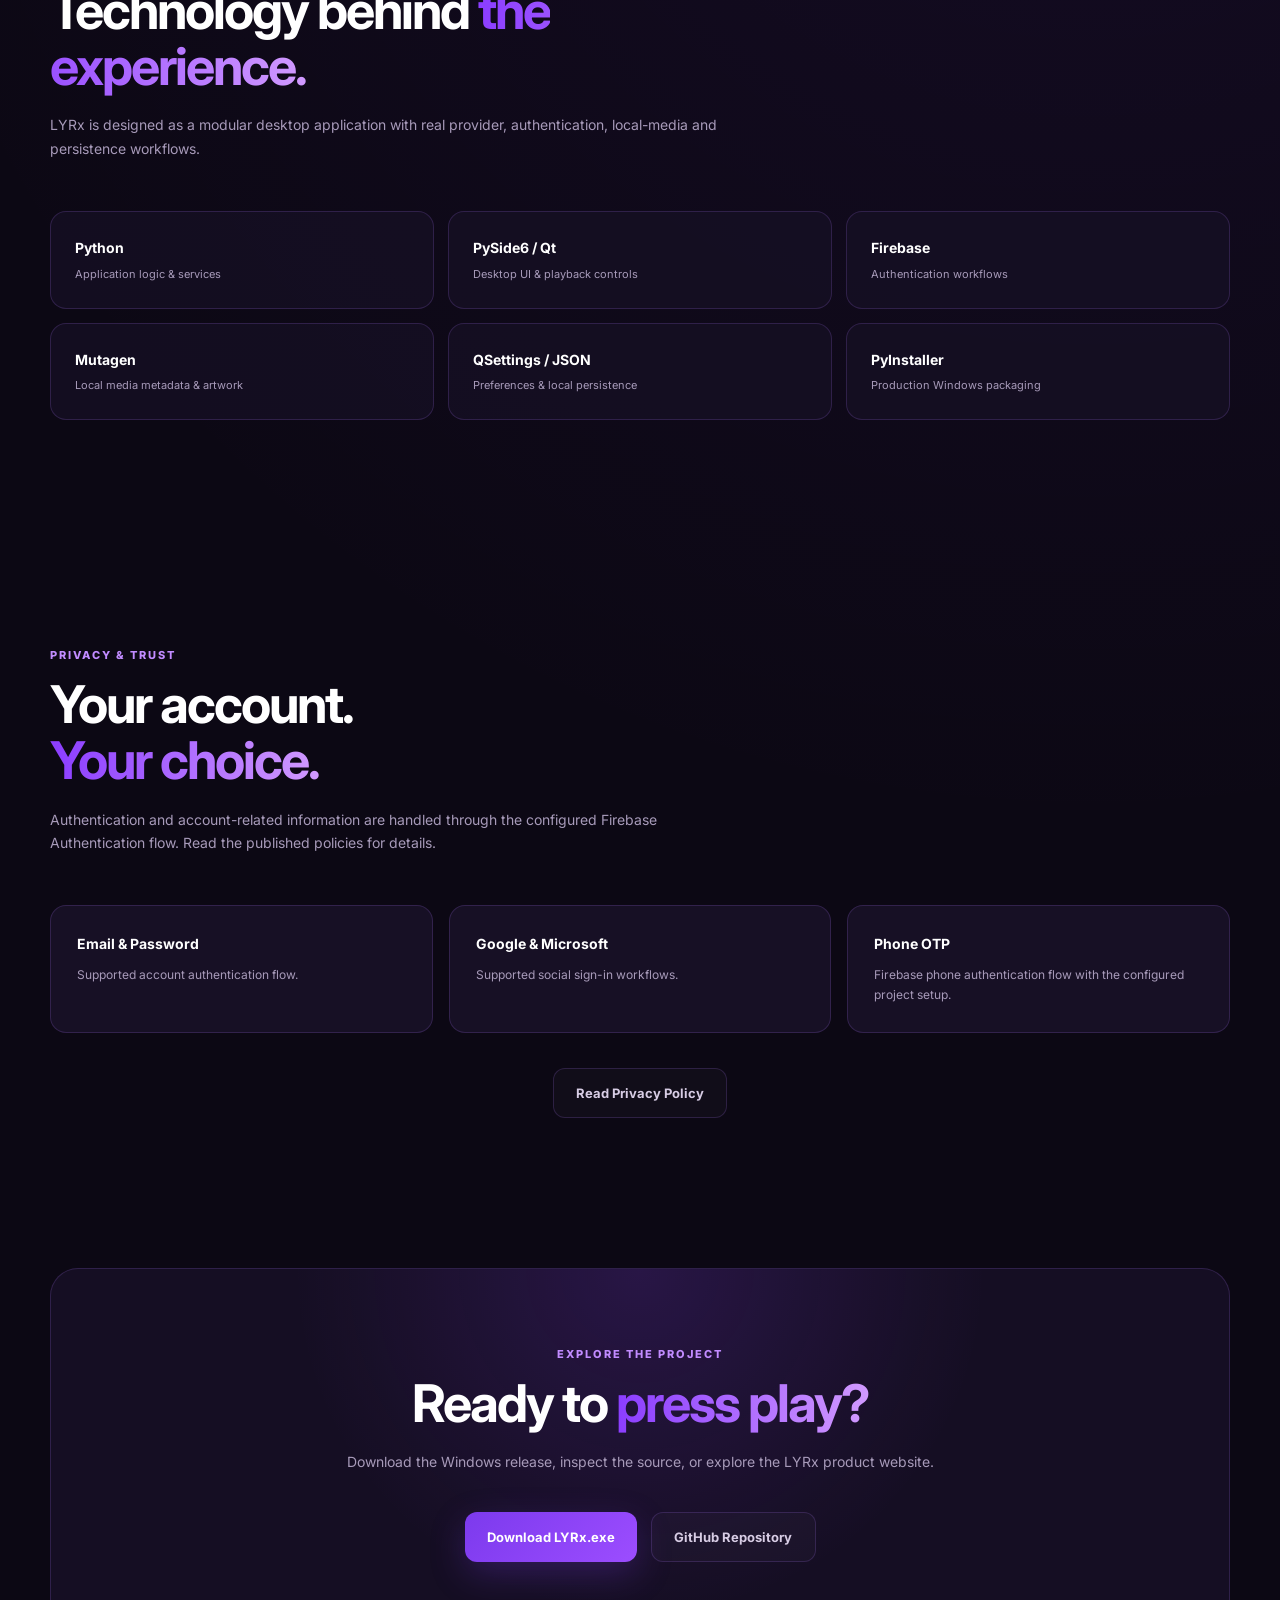
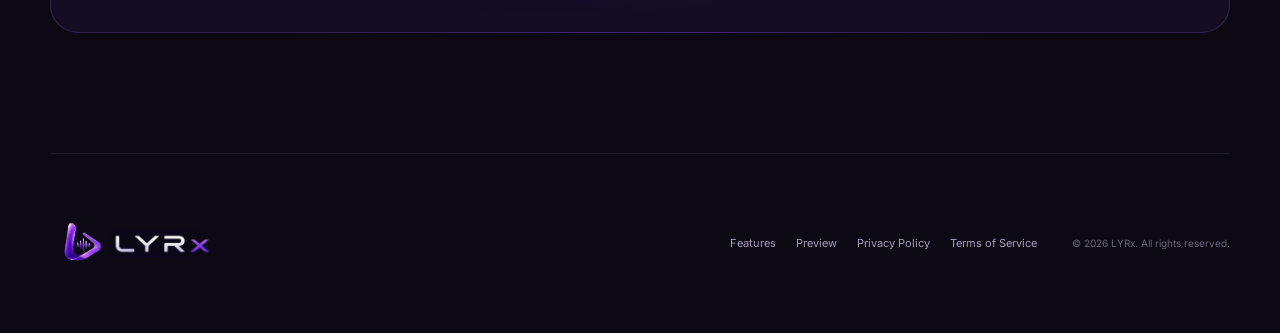
==== commit d7423da7: "Update website for LYRx v1.0.1" ====
--- a/index.html
+++ b/index.html
@@ -8,6 +8,7 @@
     <title>LYRx — Lose Yourself in Sound</title>
     <link rel="stylesheet" href="./style.css">
 </head>
+
 <body>
 
 <nav class="navbar">
@@ -15,6 +16,7 @@
         <img class="brand-symbol" src="./assets/LYRx_symbol.png" alt="LYRx symbol">
         <img class="brand-wordmark" src="./assets/LYRx_wordmark.png" alt="LYRx">
     </a>
+
     <div class="nav-links">
         <a href="#features">Features</a>
         <a href="#preview">Preview</a>
@@ -36,7 +38,10 @@
 
     <div class="hero-badge">♪ PRODUCTION DESKTOP MUSIC PLATFORM</div>
 
-    <h1>Lose Yourself<br><span>in Sound.</span></h1>
+    <h1>
+        Lose Yourself<br>
+        <span>in Sound.</span>
+    </h1>
 
     <p class="hero-description">
         LYRx is a polished desktop music platform built with Python and PySide6,
@@ -45,132 +50,521 @@
     </p>
 
     <div class="hero-actions">
-        <a href="https://github.com/shubham-psingh-dev/SmartMusicPlayer/releases/tag/v1.0.0" class="button primary" target="_blank" rel="noopener">Download LYRx</a>
-        <a href="https://github.com/shubham-psingh-dev/SmartMusicPlayer" class="button secondary" target="_blank" rel="noopener">View on GitHub</a>
-    </div>
-
-    <div class="status"><span></span> LYRx v1.0.0 • Windows release available</div>
-</section>
+        <a
+            href="https://github.com/shubham-psingh-dev/SmartMusicPlayer/releases/tag/v1.0.1"
+            class="button primary"
+            target="_blank"
+            rel="noopener"
+        >
+            Download LYRx
+        </a>
+
+        <a
+            href="https://github.com/shubham-psingh-dev/SmartMusicPlayer"
+            class="button secondary"
+            target="_blank"
+            rel="noopener"
+        >
+            View on GitHub
+        </a>
+    </div>
+
+    <div class="status">
+        <span></span>
+        LYRx v1.0.1 • Windows release available
+    </div>
+</section>
+
 
 <section class="release-strip" id="release">
     <div>
-        <span class="eyebrow">FIRST PRODUCTION RELEASE</span>
-        <h2>LYRx <span>v1.0.0</span> is live.</h2>
-        <p>The first production Windows executable has been built, tested and published as a GitHub Release.</p>
-    </div>
+        <span class="eyebrow">LATEST PRODUCTION RELEASE</span>
+
+        <h2>
+            LYRx <span>v1.0.1</span> is live.
+        </h2>
+
+        <p>
+            The latest production Windows executable is available through the
+            official LYRx GitHub Release.
+        </p>
+    </div>
+
     <div class="release-actions">
-        <a class="button primary" href="https://github.com/shubham-psingh-dev/SmartMusicPlayer/releases/tag/v1.0.0" target="_blank" rel="noopener">Get LYRx.exe</a>
-        <a class="text-link" href="https://github.com/shubham-psingh-dev/SmartMusicPlayer" target="_blank" rel="noopener">Explore source →</a>
-    </div>
-</section>
+        <a
+            class="button primary"
+            href="https://github.com/shubham-psingh-dev/SmartMusicPlayer/releases/tag/v1.0.1"
+            target="_blank"
+            rel="noopener"
+        >
+            Get LYRx.exe
+        </a>
+
+        <a
+            class="text-link"
+            href="https://github.com/shubham-psingh-dev/SmartMusicPlayer"
+            target="_blank"
+            rel="noopener"
+        >
+            Explore source →
+        </a>
+    </div>
+</section>
+
 
 <section id="features" class="section">
     <div class="section-heading">
         <span class="eyebrow">THE EXPERIENCE</span>
-        <h2>Your music.<br><span>Your space.</span></h2>
-        <p>LYRx combines discovery, personal music, playback, AI interaction and family-friendly listening tools in a focused desktop interface.</p>
+
+        <h2>
+            Your music.<br>
+            <span>Your space.</span>
+        </h2>
+
+        <p>
+            LYRx combines discovery, personal music, playback, AI interaction
+            and family-friendly listening tools in a focused desktop interface.
+        </p>
     </div>
 
     <div class="feature-grid">
-        <article class="feature-card"><div class="feature-icon">⌕</div><h3>Online Discovery</h3><p>Explore music through provider-backed discovery and search workflows across the LYRx experience.</p><span class="feature-tag">Providers</span></article>
-        <article class="feature-card"><div class="feature-icon">♫</div><h3>Local Music</h3><p>Import MP3, WAV, FLAC, M4A, AAC, OGG and WMA files with local playback and metadata-aware artwork.</p><span class="feature-tag">Offline</span></article>
-        <article class="feature-card"><div class="feature-icon">♡</div><h3>Favorites</h3><p>Save online and local music into a personal collection and return to tracks you love.</p><span class="feature-tag">Personal</span></article>
-        <article class="feature-card"><div class="feature-icon">☷</div><h3>Playlists</h3><p>Create, open and manage personal playlists, including playlist workflows driven through the AI Assistant.</p><span class="feature-tag">Organize</span></article>
-        <article class="feature-card"><div class="feature-icon">✦</div><h3>AI Assistant</h3><p>Interact with your music library through natural-language actions such as playlist creation and favorites workflows.</p><span class="feature-tag">AI-powered</span></article>
-        <article class="feature-card"><div class="feature-icon">K</div><h3>Kids Mode</h3><p>A separate kid-friendly experience with curated sections, study tools, parental controls and a dedicated player.</p><span class="feature-tag">Family</span></article>
-    </div>
-</section>
+
+        <article class="feature-card">
+            <div class="feature-icon">⌕</div>
+            <h3>Online Discovery</h3>
+            <p>
+                Explore music through provider-backed discovery and search
+                workflows across the LYRx experience.
+            </p>
+            <span class="feature-tag">Providers</span>
+        </article>
+
+        <article class="feature-card">
+            <div class="feature-icon">♫</div>
+            <h3>Local Music</h3>
+            <p>
+                Import MP3, WAV, FLAC, M4A, AAC, OGG and WMA files with
+                local playback and metadata-aware artwork.
+            </p>
+            <span class="feature-tag">Offline</span>
+        </article>
+
+        <article class="feature-card">
+            <div class="feature-icon">♡</div>
+            <h3>Favorites</h3>
+            <p>
+                Save online and local music into a personal collection and
+                return to tracks you love.
+            </p>
+            <span class="feature-tag">Personal</span>
+        </article>
+
+        <article class="feature-card">
+            <div class="feature-icon">☷</div>
+            <h3>Playlists</h3>
+            <p>
+                Create, open and manage personal playlists, including playlist
+                workflows driven through the AI Assistant.
+            </p>
+            <span class="feature-tag">Organize</span>
+        </article>
+
+        <article class="feature-card">
+            <div class="feature-icon">✦</div>
+            <h3>AI Assistant</h3>
+            <p>
+                Interact with your music library through natural-language
+                actions such as playlist creation and favorites workflows.
+            </p>
+            <span class="feature-tag">AI-powered</span>
+        </article>
+
+        <article class="feature-card">
+            <div class="feature-icon">K</div>
+            <h3>Kids Mode</h3>
+            <p>
+                A separate kid-friendly experience with curated sections,
+                study tools, parental controls and a dedicated player.
+            </p>
+            <span class="feature-tag">Family</span>
+        </article>
+
+    </div>
+</section>
+
 
 <section id="preview" class="section preview-section">
     <div class="section-heading">
         <span class="eyebrow">PRODUCT PREVIEW</span>
-        <h2>See LYRx <span>in action.</span></h2>
-        <p>Real screenshots from the LYRx desktop application, covering the main product surfaces and production-ready workflows.</p>
+
+        <h2>
+            See LYRx <span>in action.</span>
+        </h2>
+
+        <p>
+            Real screenshots from the LYRx desktop application, covering
+            the main product surfaces and production-ready workflows.
+        </p>
     </div>
 
     <div class="preview-grid">
-        <a class="preview-card preview-large" href="https://raw.githubusercontent.com/shubham-psingh-dev/SmartMusicPlayer/master/screenshots/01-home.png" target="_blank" rel="noopener"><img src="https://raw.githubusercontent.com/shubham-psingh-dev/SmartMusicPlayer/master/screenshots/01-home.png" alt="LYRx Home" loading="lazy"><div><strong>Home</strong><span>Personalized discovery</span></div></a>
-        <a class="preview-card" href="https://raw.githubusercontent.com/shubham-psingh-dev/SmartMusicPlayer/master/screenshots/02-discover.png" target="_blank" rel="noopener"><img src="https://raw.githubusercontent.com/shubham-psingh-dev/SmartMusicPlayer/master/screenshots/02-discover.png" alt="LYRx Discover" loading="lazy"><div><strong>Discover</strong><span>Online music search</span></div></a>
-        <a class="preview-card" href="https://raw.githubusercontent.com/shubham-psingh-dev/SmartMusicPlayer/master/screenshots/03-now-playing.png" target="_blank" rel="noopener"><img src="https://raw.githubusercontent.com/shubham-psingh-dev/SmartMusicPlayer/master/screenshots/03-now-playing.png" alt="LYRx Now Playing" loading="lazy"><div><strong>Now Playing</strong><span>Playback &amp; queue</span></div></a>
-        <a class="preview-card" href="https://raw.githubusercontent.com/shubham-psingh-dev/SmartMusicPlayer/master/screenshots/04-playlists.png" target="_blank" rel="noopener"><img src="https://raw.githubusercontent.com/shubham-psingh-dev/SmartMusicPlayer/master/screenshots/04-playlists.png" alt="LYRx Playlists" loading="lazy"><div><strong>Playlists</strong><span>Organize your music</span></div></a>
-        <a class="preview-card" href="https://raw.githubusercontent.com/shubham-psingh-dev/SmartMusicPlayer/master/screenshots/05-local-library.png" target="_blank" rel="noopener"><img src="https://raw.githubusercontent.com/shubham-psingh-dev/SmartMusicPlayer/master/screenshots/05-local-library.png" alt="LYRx Local Library" loading="lazy"><div><strong>Local Library</strong><span>Your offline music</span></div></a>
-        <a class="preview-card" href="https://raw.githubusercontent.com/shubham-psingh-dev/SmartMusicPlayer/master/screenshots/06-ai-assistant.png" target="_blank" rel="noopener"><img src="https://raw.githubusercontent.com/shubham-psingh-dev/SmartMusicPlayer/master/screenshots/06-ai-assistant.png" alt="LYRx AI Assistant" loading="lazy"><div><strong>AI Assistant</strong><span>Natural-language actions</span></div></a>
-        <a class="preview-card" href="https://raw.githubusercontent.com/shubham-psingh-dev/SmartMusicPlayer/master/screenshots/07-kids-mode.png" target="_blank" rel="noopener"><img src="https://raw.githubusercontent.com/shubham-psingh-dev/SmartMusicPlayer/master/screenshots/07-kids-mode.png" alt="LYRx Kids Mode" loading="lazy"><div><strong>Kids Mode</strong><span>Family-friendly experience</span></div></a>
-        <a class="preview-card" href="https://raw.githubusercontent.com/shubham-psingh-dev/SmartMusicPlayer/master/screenshots/08-settings.png" target="_blank" rel="noopener"><img src="https://raw.githubusercontent.com/shubham-psingh-dev/SmartMusicPlayer/master/screenshots/08-settings.png" alt="LYRx Settings" loading="lazy"><div><strong>Settings</strong><span>Personalization &amp; controls</span></div></a>
-    </div>
-</section>
+
+        <a
+            class="preview-card preview-large"
+            href="https://raw.githubusercontent.com/shubham-psingh-dev/SmartMusicPlayer/master/screenshots/01-home.png"
+            target="_blank"
+            rel="noopener"
+        >
+            <img
+                src="https://raw.githubusercontent.com/shubham-psingh-dev/SmartMusicPlayer/master/screenshots/01-home.png"
+                alt="LYRx Home"
+                loading="lazy"
+            >
+            <div>
+                <strong>Home</strong>
+                <span>Personalized discovery</span>
+            </div>
+        </a>
+
+
+        <a
+            class="preview-card"
+            href="https://raw.githubusercontent.com/shubham-psingh-dev/SmartMusicPlayer/master/screenshots/02-discover.png"
+            target="_blank"
+            rel="noopener"
+        >
+            <img
+                src="https://raw.githubusercontent.com/shubham-psingh-dev/SmartMusicPlayer/master/screenshots/02-discover.png"
+                alt="LYRx Discover"
+                loading="lazy"
+            >
+            <div>
+                <strong>Discover</strong>
+                <span>Online music search</span>
+            </div>
+        </a>
+
+
+        <a
+            class="preview-card"
+            href="https://raw.githubusercontent.com/shubham-psingh-dev/SmartMusicPlayer/master/screenshots/03-now-playing.png"
+            target="_blank"
+            rel="noopener"
+        >
+            <img
+                src="https://raw.githubusercontent.com/shubham-psingh-dev/SmartMusicPlayer/master/screenshots/03-now-playing.png"
+                alt="LYRx Now Playing"
+                loading="lazy"
+            >
+            <div>
+                <strong>Now Playing</strong>
+                <span>Playback &amp; queue</span>
+            </div>
+        </a>
+
+
+        <a
+            class="preview-card"
+            href="https://raw.githubusercontent.com/shubham-psingh-dev/SmartMusicPlayer/master/screenshots/04-playlists.png"
+            target="_blank"
+            rel="noopener"
+        >
+            <img
+                src="https://raw.githubusercontent.com/shubham-psingh-dev/SmartMusicPlayer/master/screenshots/04-playlists.png"
+                alt="LYRx Playlists"
+                loading="lazy"
+            >
+            <div>
+                <strong>Playlists</strong>
+                <span>Organize your music</span>
+            </div>
+        </a>
+
+
+        <a
+            class="preview-card"
+            href="https://raw.githubusercontent.com/shubham-psingh-dev/SmartMusicPlayer/master/screenshots/05-local-library.png"
+            target="_blank"
+            rel="noopener"
+        >
+            <img
+                src="https://raw.githubusercontent.com/shubham-psingh-dev/SmartMusicPlayer/master/screenshots/05-local-library.png"
+                alt="LYRx Local Library"
+                loading="lazy"
+            >
+            <div>
+                <strong>Local Library</strong>
+                <span>Your offline music</span>
+            </div>
+        </a>
+
+
+        <a
+            class="preview-card"
+            href="https://raw.githubusercontent.com/shubham-psingh-dev/SmartMusicPlayer/master/screenshots/06-ai-assistant.png"
+            target="_blank"
+            rel="noopener"
+        >
+            <img
+                src="https://raw.githubusercontent.com/shubham-psingh-dev/SmartMusicPlayer/master/screenshots/06-ai-assistant.png"
+                alt="LYRx AI Assistant"
+                loading="lazy"
+            >
+            <div>
+                <strong>AI Assistant</strong>
+                <span>Natural-language actions</span>
+            </div>
+        </a>
+
+
+        <a
+            class="preview-card"
+            href="https://raw.githubusercontent.com/shubham-psingh-dev/SmartMusicPlayer/master/screenshots/07-kids-mode.png"
+            target="_blank"
+            rel="noopener"
+        >
+            <img
+                src="https://raw.githubusercontent.com/shubham-psingh-dev/SmartMusicPlayer/master/screenshots/07-kids-mode.png"
+                alt="LYRx Kids Mode"
+                loading="lazy"
+            >
+            <div>
+                <strong>Kids Mode</strong>
+                <span>Family-friendly experience</span>
+            </div>
+        </a>
+
+
+        <a
+            class="preview-card"
+            href="https://raw.githubusercontent.com/shubham-psingh-dev/SmartMusicPlayer/master/screenshots/08-settings.png"
+            target="_blank"
+            rel="noopener"
+        >
+            <img
+                src="https://raw.githubusercontent.com/shubham-psingh-dev/SmartMusicPlayer/master/screenshots/08-settings.png"
+                alt="LYRx Settings"
+                loading="lazy"
+            >
+            <div>
+                <strong>Settings</strong>
+                <span>Personalization &amp; controls</span>
+            </div>
+        </a>
+
+    </div>
+</section>
+
 
 <section id="about" class="section">
     <div class="about-card">
+
         <div>
             <span class="eyebrow">ABOUT LYRx</span>
-            <h2>From a music-player idea to a <span>working product.</span></h2>
-        </div>
+
+            <h2>
+                From a music-player idea to a
+                <span>working product.</span>
+            </h2>
+        </div>
+
         <div class="about-copy">
-            <p>LYRx is an independently developed desktop music platform focused on building a modern, organized and enjoyable listening experience.</p>
-            <p>The application uses a modular architecture with separate UI screens, services, provider integrations, persistence, authentication and media workflows rather than a single monolithic interface.</p>
-            <p>The v1.0.0 release is the first production Windows build and includes the core experience showcased on this page.</p>
-        </div>
-    </div>
-</section>
+            <p>
+                LYRx is an independently developed desktop music platform
+                focused on building a modern, organized and enjoyable
+                listening experience.
+            </p>
+
+            <p>
+                The application uses a modular architecture with separate
+                UI screens, services, provider integrations, persistence,
+                authentication and media workflows rather than a single
+                monolithic interface.
+            </p>
+
+            <p>
+                The v1.0.1 release continues the production LYRx experience
+                with the Windows build and product workflows showcased on
+                this page.
+            </p>
+        </div>
+
+    </div>
+</section>
+
 
 <section class="section architecture-section">
+
     <div class="section-heading">
         <span class="eyebrow">BUILT WITH</span>
-        <h2>Technology behind <span>the experience.</span></h2>
-        <p>LYRx is designed as a modular desktop application with real provider, authentication, local-media and persistence workflows.</p>
-    </div>
+
+        <h2>
+            Technology behind
+            <span>the experience.</span>
+        </h2>
+
+        <p>
+            LYRx is designed as a modular desktop application with real
+            provider, authentication, local-media and persistence workflows.
+        </p>
+    </div>
+
     <div class="stack-grid">
-        <div class="stack-card"><strong>Python</strong><span>Application logic &amp; services</span></div>
-        <div class="stack-card"><strong>PySide6 / Qt</strong><span>Desktop UI &amp; playback controls</span></div>
-        <div class="stack-card"><strong>Firebase</strong><span>Authentication workflows</span></div>
-        <div class="stack-card"><strong>Mutagen</strong><span>Local media metadata &amp; artwork</span></div>
-        <div class="stack-card"><strong>QSettings / JSON</strong><span>Preferences &amp; local persistence</span></div>
-        <div class="stack-card"><strong>PyInstaller</strong><span>Production Windows packaging</span></div>
-    </div>
-</section>
+
+        <div class="stack-card">
+            <strong>Python</strong>
+            <span>Application logic &amp; services</span>
+        </div>
+
+        <div class="stack-card">
+            <strong>PySide6 / Qt</strong>
+            <span>Desktop UI &amp; playback controls</span>
+        </div>
+
+        <div class="stack-card">
+            <strong>Firebase</strong>
+            <span>Authentication workflows</span>
+        </div>
+
+        <div class="stack-card">
+            <strong>Mutagen</strong>
+            <span>Local media metadata &amp; artwork</span>
+        </div>
+
+        <div class="stack-card">
+            <strong>QSettings / JSON</strong>
+            <span>Preferences &amp; local persistence</span>
+        </div>
+
+        <div class="stack-card">
+            <strong>PyInstaller</strong>
+            <span>Production Windows packaging</span>
+        </div>
+
+    </div>
+</section>
+
 
 <section class="section trust-section">
+
     <div class="section-heading">
         <span class="eyebrow">PRIVACY &amp; TRUST</span>
-        <h2>Your account.<br><span>Your choice.</span></h2>
-        <p>Authentication and account-related information are handled through the configured Firebase Authentication flow. Read the published policies for details.</p>
-    </div>
+
+        <h2>
+            Your account.<br>
+            <span>Your choice.</span>
+        </h2>
+
+        <p>
+            Authentication and account-related information are handled through
+            the configured Firebase Authentication flow. Read the published
+            policies for details.
+        </p>
+    </div>
+
     <div class="trust-grid">
-        <div class="trust-item"><strong>Email &amp; Password</strong><span>Supported account authentication flow.</span></div>
-        <div class="trust-item"><strong>Google &amp; Microsoft</strong><span>Supported social sign-in workflows.</span></div>
-        <div class="trust-item"><strong>Phone OTP</strong><span>Firebase phone authentication flow with the configured project setup.</span></div>
-    </div>
-    <div class="center-action"><a href="./privacy.html" class="button secondary">Read Privacy Policy</a></div>
-</section>
+
+        <div class="trust-item">
+            <strong>Email &amp; Password</strong>
+            <span>Supported account authentication flow.</span>
+        </div>
+
+        <div class="trust-item">
+            <strong>Google &amp; Microsoft</strong>
+            <span>Supported social sign-in workflows.</span>
+        </div>
+
+        <div class="trust-item">
+            <strong>Phone OTP</strong>
+            <span>
+                Firebase phone authentication flow with the configured
+                project setup.
+            </span>
+        </div>
+
+    </div>
+
+    <div class="center-action">
+        <a href="./privacy.html" class="button secondary">
+            Read Privacy Policy
+        </a>
+    </div>
+
+</section>
+
 
 <section class="section final-cta">
+
     <div class="final-cta-card">
+
         <span class="eyebrow">EXPLORE THE PROJECT</span>
-        <h2>Ready to <span>press play?</span></h2>
-        <p>Download the Windows release, inspect the source, or explore the LYRx product website.</p>
+
+        <h2>
+            Ready to <span>press play?</span>
+        </h2>
+
+        <p>
+            Download the Windows release, inspect the source, or explore
+            the LYRx product website.
+        </p>
+
         <div class="hero-actions">
-            <a href="https://github.com/shubham-psingh-dev/SmartMusicPlayer/releases/tag/v1.0.0" class="button primary" target="_blank" rel="noopener">Download LYRx.exe</a>
-            <a href="https://github.com/shubham-psingh-dev/SmartMusicPlayer" class="button secondary" target="_blank" rel="noopener">GitHub Repository</a>
-        </div>
-    </div>
+
+            <a
+                href="https://github.com/shubham-psingh-dev/SmartMusicPlayer/releases/tag/v1.0.1"
+                class="button primary"
+                target="_blank"
+                rel="noopener"
+            >
+                Download LYRx.exe
+            </a>
+
+            <a
+                href="https://github.com/shubham-psingh-dev/SmartMusicPlayer"
+                class="button secondary"
+                target="_blank"
+                rel="noopener"
+            >
+                GitHub Repository
+            </a>
+
+        </div>
+
+    </div>
+
 </section>
 
 </main>
 
+
 <footer>
+
     <a href="./index.html" class="footer-brand" aria-label="LYRx home">
-        <img class="footer-symbol" src="./assets/LYRx_symbol.png" alt="LYRx">
-        <img class="footer-wordmark" src="./assets/LYRx_wordmark.png" alt="LYRx">
+        <img
+            class="footer-symbol"
+            src="./assets/LYRx_symbol.png"
+            alt="LYRx"
+        >
+
+        <img
+            class="footer-wordmark"
+            src="./assets/LYRx_wordmark.png"
+            alt="LYRx"
+        >
     </a>
+
     <div class="footer-links">
         <a href="#features">Features</a>
         <a href="#preview">Preview</a>
         <a href="./privacy.html">Privacy Policy</a>
         <a href="./terms.html">Terms of Service</a>
     </div>
-    <p class="copyright">© 2026 LYRx. All rights reserved.</p>
+
+    <p class="copyright">
+        © 2026 LYRx. All rights reserved.
+    </p>
+
 </footer>
 
 </body>
-</html>
+</html>
